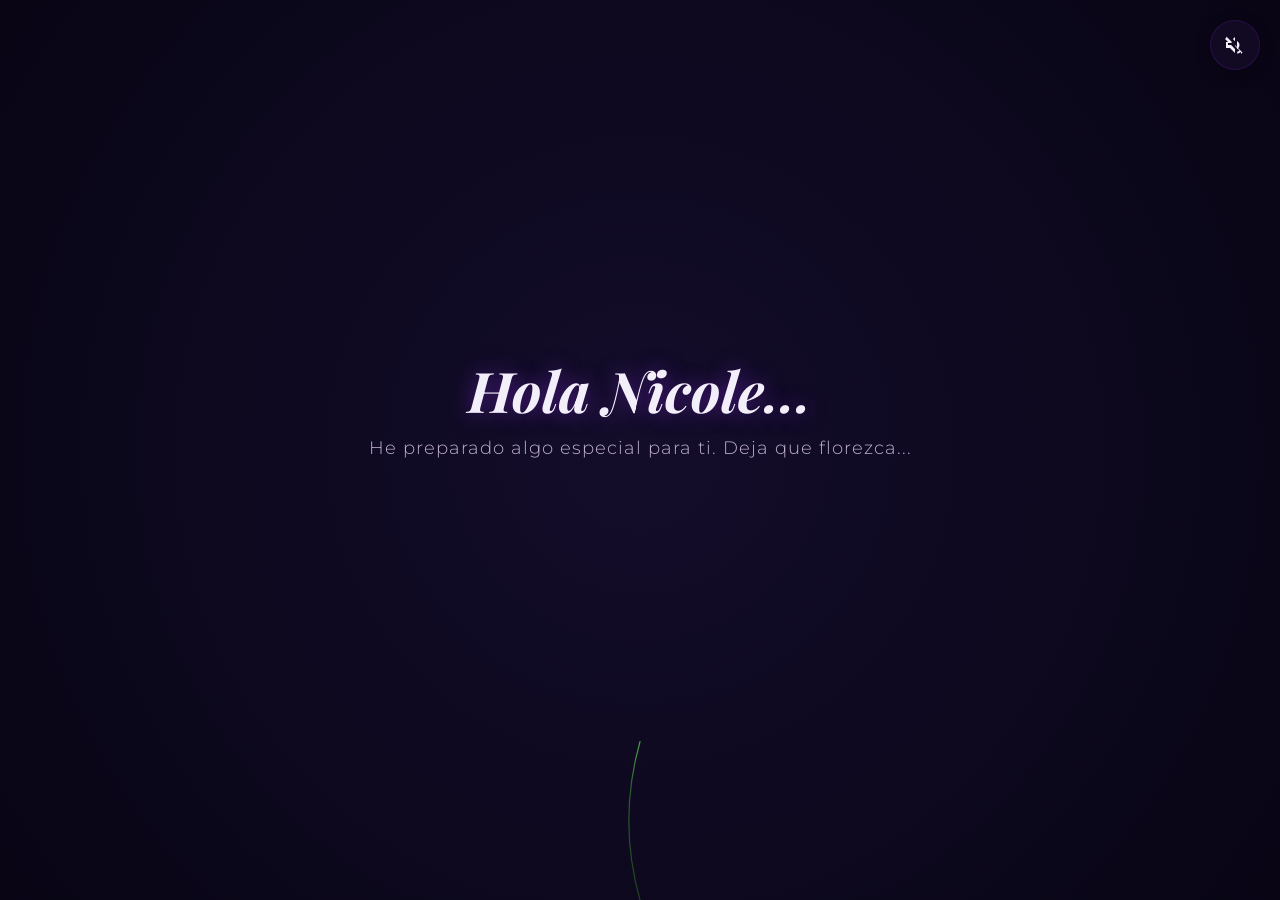
==== index.html @ 8bb1f43b "frist commit" ====
<!DOCTYPE html>
<html lang="es">
<head>
    <meta charset="UTF-8">
    <meta name="viewport" content="width=device-width, initial-scale=1.0">
    <title>Para Nicole ✨</title>
    <!-- Google Fonts -->
    <link rel="preconnect" href="https://fonts.googleapis.com">
    <link rel="preconnect" href="https://fonts.gstatic.com" crossorigin>
    <link href="https://fonts.googleapis.com/css2?family=Montserrat:wght@300;400;600&family=Playfair+Display:ital,wght@0,400;0,700;1,400&display=swap" rel="stylesheet">
    <!-- Main Stylesheet -->
    <link rel="stylesheet" href="style.css">
</head>
<body>

    <!-- Ambient Sparkles Background -->
    <div class="bg-glow"></div>
    <div class="particles-container" id="bg-particles"></div>

    <!-- Floating Audio Toggle -->
    <button id="audio-toggle" class="audio-toggle-btn" aria-label="Activar música">
        <svg class="icon-mute" viewBox="0 0 24 24" width="24" height="24">
            <path fill="currentColor" d="M16.5 12c0-1.77-1.02-3.29-2.5-4.03v8.05c1.48-.73 2.5-2.25 2.5-4.02zM12 4L9.91 6.09 12 8.18V4zm-8.62.5L2 5.88 5.12 9H3v6h4l5 5v-6.88l4.5 4.5c-.67.52-1.42.93-2.25 1.18v2.06c1.38-.31 2.63-.95 3.69-1.81L18.12 21l1.38-1.38L4.38 4.5 3.38 3.5zm8.62 11.38L8.12 12H5v-2h3.12l.88-.88L12 12.24v3.64z"/>
        </svg>
        <svg class="icon-unmute hidden" viewBox="0 0 24 24" width="24" height="24">
            <path fill="currentColor" d="M3 9v6h4l5 5V4L7 9H3zm13.5 3c0-1.77-1.02-3.29-2.5-4.03v8.05c1.48-.73 2.5-2.25 2.5-4.02zM14 3.23v2.06c2.89.86 5 3.54 5 6.71s-2.11 5.85-5 6.71v2.06c4.01-.91 7-4.49 7-8.77s-2.99-7.86-7-8.77z"/>
        </svg>
        <span class="audio-tooltip">Música de fondo</span>
    </button>

    <!-- Intro & Blooming Flower Animation Screen -->
    <section id="intro-screen" class="screen active">
        <canvas id="flower-canvas"></canvas>
        
        <div class="intro-content">
            <h1 class="fade-in-text">Hola Nicole...</h1>
            <p class="fade-in-text-delay">He preparado algo especial para ti. Deja que florezca...</p>
            <button id="enter-btn" class="btn hidden-btn">
                <span>Descubrir</span>
                <svg viewBox="0 0 24 24" width="20" height="20">
                    <path fill="none" stroke="currentColor" stroke-width="2" stroke-linecap="round" stroke-linejoin="round" d="M5 12h14M12 5l7 7-7 7"/>
                </svg>
            </button>
        </div>
    </section>

    <!-- Main Content Screen -->
    <main id="main-screen" class="screen hidden">
        <header class="main-header">
            <h2 class="title">Un destello violeta</h2>
            <p class="subtitle">Creado con cariño para alegrar tu día</p>
        </header>

        <div class="content-grid">
            <!-- Left Side: Interactive Envelope and Letter -->
            <section class="card letter-card">
                <div class="card-glow"></div>
                <h3 class="card-title">Un Mensaje</h3>
                <p class="card-desc">Haz clic en el sobre para abrir la carta</p>
                
                <div class="envelope-wrapper">
                    <div class="envelope" id="envelope">
                        <div class="envelope-front"></div>
                        <div class="envelope-back"></div>
                        <div class="envelope-top-flap"></div>
                        <div class="letter" id="letter">
                            <div class="letter-content">
                                <p class="letter-date">28 de Mayo, 2026</p>
                                <p class="letter-greeting">Hola Nicole,</p>
                                <p class="letter-text">
                                    Dicen que los detalles más bonitos y sinceros son los que nacen de forma espontánea. Como la flor que acabas de ver florecer, a veces las cosas más hermosas toman su tiempo para mostrar toda su belleza.
                                </p>
                                <p class="letter-text">
                                    Estoy muy contento de haberte conocido. Quería hacer algo único y creativo para ti, combinando arte y código para regalarte una sonrisa hoy. 
                                </p>
                                <p class="letter-text">
                                    Espero que este rincón interactivo te guste tanto como a mí me gustó crearlo pensando en ti. Que tengas un día tan bonito como el color de estas flores. ✨
                                </p>
                                <p class="letter-signature">Con cariño...</p>
                            </div>
                        </div>
                    </div>
                </div>
            </section>

            <!-- Right Side Top: The Interactive Garden -->
            <section class="card garden-card">
                <div class="card-glow"></div>
                <h3 class="card-title">Tu Jardín Violeta</h3>
                <p class="card-desc">Toca o haz clic sobre la tierra negra para sembrar una flor violeta y verla florecer en el instante.</p>
                <div class="garden-container">
                    <canvas id="garden-canvas"></canvas>
                    <div class="garden-prompt">Haz clic aquí para sembrar ✨</div>
                </div>
            </section>

            <!-- Right Side Bottom: The Music Box -->
            <section class="card music-card">
                <div class="card-glow"></div>
                <h3 class="card-title">Caja de Música</h3>
                <p class="card-desc">Pasa el ratón o toca las láminas para hacer sonar esta kalimba interactiva.</p>
                <div class="kalimba-container" id="kalimba">
                    <!-- 9 interactive keys with different notes -->
                    <div class="kalimba-key" data-note="C4"><span>Do</span></div>
                    <div class="kalimba-key" data-note="D4"><span>Re</span></div>
                    <div class="kalimba-key" data-note="E4"><span>Mi</span></div>
                    <div class="kalimba-key" data-note="F4"><span>Fa</span></div>
                    <div class="kalimba-key" data-note="G4"><span>Sol</span></div>
                    <div class="kalimba-key" data-note="A4"><span>La</span></div>
                    <div class="kalimba-key" data-note="B4"><span>Si</span></div>
                    <div class="kalimba-key" data-note="C5"><span>Do+</span></div>
                    <div class="kalimba-key" data-note="D5"><span>Re+</span></div>
                </div>
            </section>

            <!-- Bottom: The Background Music Medley Player -->
            <section class="card player-card">
                <div class="card-glow"></div>
                <div class="player-layout">
                    <!-- Left: Controls & Visualizer -->
                    <div class="player-main">
                        <h3 class="card-title">Banda Sonora para Nicole</h3>
                        <p class="card-desc">Una melodía continua y dreamy que entrelaza tus canciones favoritas.</p>
                        
                        <div class="visualizer-container">
                            <canvas id="player-visualizer"></canvas>
                            <div class="playback-ring-outer"></div>
                            <button id="player-play-btn" class="player-play-btn" aria-label="Reproducir o pausar la música">
                                <svg class="icon-play" viewBox="0 0 24 24" width="32" height="32">
                                    <path fill="currentColor" d="M8 5v14l11-7z"/>
                                </svg>
                                <svg class="icon-pause hidden" viewBox="0 0 24 24" width="32" height="32">
                                    <path fill="currentColor" d="M6 19h4V5H6v14zm8-14v14h4V5h-4z"/>
                                </svg>
                            </button>
                        </div>

                        <div class="track-details">
                            <div class="track-text">
                                <h4 id="player-track-title" class="track-title-text">Selecciona una canción</h4>
                                <p id="player-track-artist" class="track-artist-text">Toca reproducir para iniciar</p>
                            </div>
                            <div class="lyrics-ticker-container">
                                <div id="player-lyrics-ticker" class="lyrics-ticker">"La música llena el alma de destellos violetas..."</div>
                            </div>
                        </div>

                        <div class="player-controls">
                            <button id="player-prev-btn" class="player-ctrl-btn" aria-label="Canción anterior">
                                <svg viewBox="0 0 24 24" width="22" height="22">
                                    <path fill="currentColor" d="M6 6h2v12H6zm3.5 6l8.5 6V6z"/>
                                </svg>
                            </button>
                            <div class="progress-container" id="player-progress-container">
                                <div class="progress-bar-bg">
                                    <div class="progress-bar-fill" id="player-progress-bar"></div>
                                </div>
                                <div class="time-display">
                                    <span id="player-time-current">0:00</span>
                                    <span id="player-time-total">0:00</span>
                                </div>
                            </div>
                            <button id="player-next-btn" class="player-ctrl-btn" aria-label="Siguiente canción">
                                <svg viewBox="0 0 24 24" width="22" height="22">
                                    <path fill="currentColor" d="M6 18l8.5-6L6 6zm9-12v12h2V6z"/>
                                </svg>
                            </button>
                        </div>
                    </div>

                    <!-- Right: Medley Playlist -->
                    <div class="player-playlist-pane">
                        <h4 class="playlist-header">El Medley Combinado</h4>
                        <div class="playlist-list" id="player-playlist">
                            <div class="playlist-track active" data-index="0">
                                <div class="track-num-status">
                                    <span class="num">1</span>
                                    <span class="playing-bars hidden"><span></span><span></span><span></span></span>
                                </div>
                                <div class="track-name-meta">
                                    <span class="title">Lucid Dreams</span>
                                    <span class="artist">Juice WRLD</span>
                                </div>
                            </div>
                            <div class="playlist-track" data-index="1">
                                <div class="track-num-status">
                                    <span class="num">2</span>
                                    <span class="playing-bars hidden"><span></span><span></span><span></span></span>
                                </div>
                                <div class="track-name-meta">
                                    <span class="title">Don't Cry</span>
                                    <span class="artist">Guns N' Roses</span>
                                </div>
                            </div>
                            <div class="playlist-track" data-index="2">
                                <div class="track-num-status">
                                    <span class="num">3</span>
                                    <span class="playing-bars hidden"><span></span><span></span><span></span></span>
                                </div>
                                <div class="track-name-meta">
                                    <span class="title">En el muelle de San Blas</span>
                                    <span class="artist">Maná</span>
                                </div>
                            </div>
                            <div class="playlist-track" data-index="3">
                                <div class="track-num-status">
                                    <span class="num">4</span>
                                    <span class="playing-bars hidden"><span></span><span></span><span></span></span>
                                </div>
                                <div class="track-name-meta">
                                    <span class="title">Entre Tejados</span>
                                    <span class="artist">Samuraï</span>
                                </div>
                            </div>
                            <div class="playlist-track" data-index="4">
                                <div class="track-num-status">
                                    <span class="num">5</span>
                                    <span class="playing-bars hidden"><span></span><span></span><span></span></span>
                                </div>
                                <div class="track-name-meta">
                                    <span class="title">Dancing in the Moonlight</span>
                                    <span class="artist">Toploader</span>
                                </div>
                            </div>
                        </div>
                    </div>
                </div>
            </section>
        </div>

        <footer class="main-footer">
            <p>Hecho con magia y flores violetas para Nicole 🌸</p>
        </footer>
    </main>

    <!-- Background Sparkles JavaScript code directly integrated or loaded -->
    <script src="app.js"></script>
</body>
</html>
---- style.css ----
/* Custom Reset & Variables */
:root {
    --bg-dark: #080511;
    --bg-accent: #170f2a;
    --primary: #9b5de5;
    --primary-glow: rgba(155, 93, 229, 0.4);
    --secondary: #f15bb5;
    --violet: #8a2be2;
    --violet-glow: rgba(138, 43, 226, 0.5);
    --gold: #ffd700;
    --gold-glow: rgba(255, 215, 0, 0.6);
    --text-light: #f3effa;
    --text-muted: #bfaecf;
    --card-bg: rgba(25, 14, 45, 0.45);
    --card-border: rgba(138, 43, 226, 0.2);
}

* {
    margin: 0;
    padding: 0;
    box-sizing: border-box;
}

body {
    background-color: var(--bg-dark);
    color: var(--text-light);
    font-family: 'Montserrat', sans-serif;
    min-height: 100vh;
    overflow-x: hidden;
    position: relative;
}

/* Ambient Background Sparkles & Glows */
.bg-glow {
    position: fixed;
    top: 50%;
    left: 50%;
    transform: translate(-50%, -50%);
    width: 80vmax;
    height: 80vmax;
    background: radial-gradient(circle, rgba(138, 43, 226, 0.12) 0%, rgba(241, 91, 181, 0.05) 50%, rgba(8, 5, 17, 0) 100%);
    z-index: -2;
    pointer-events: none;
}

.particles-container {
    position: fixed;
    top: 0;
    left: 0;
    width: 100%;
    height: 100%;
    z-index: -1;
    pointer-events: none;
}

/* Scrollbar Customization */
::-webkit-scrollbar {
    width: 8px;
}
::-webkit-scrollbar-track {
    background: rgba(8, 5, 17, 0.5);
}
::-webkit-scrollbar-thumb {
    background: rgba(138, 43, 226, 0.4);
    border-radius: 4px;
}
::-webkit-scrollbar-thumb:hover {
    background: rgba(138, 43, 226, 0.7);
}

/* Floating Audio Toggle */
.audio-toggle-btn {
    position: fixed;
    top: 20px;
    right: 20px;
    background: rgba(25, 14, 45, 0.6);
    border: 1px solid var(--card-border);
    color: var(--text-light);
    border-radius: 50%;
    width: 50px;
    height: 50px;
    display: flex;
    align-items: center;
    justify-content: center;
    cursor: pointer;
    z-index: 100;
    transition: all 0.3s cubic-bezier(0.175, 0.885, 0.32, 1.275);
    box-shadow: 0 4px 15px rgba(0, 0, 0, 0.3);
    backdrop-filter: blur(10px);
}

.audio-toggle-btn:hover {
    background: var(--violet);
    transform: scale(1.1);
    box-shadow: 0 0 15px var(--violet-glow);
    border-color: transparent;
}

.audio-toggle-btn svg {
    transition: transform 0.3s ease;
}

.audio-toggle-btn:active svg {
    transform: scale(0.8);
}

.audio-tooltip {
    position: absolute;
    right: 60px;
    background: rgba(25, 14, 45, 0.9);
    border: 1px solid var(--card-border);
    padding: 6px 12px;
    border-radius: 6px;
    font-size: 0.75rem;
    white-space: nowrap;
    opacity: 0;
    visibility: hidden;
    transform: translateX(10px);
    transition: all 0.3s ease;
    pointer-events: none;
}

.audio-toggle-btn:hover .audio-tooltip {
    opacity: 1;
    visibility: visible;
    transform: translateX(0);
}

.hidden {
    display: none !important;
}

/* Screens Layout */
.screen {
    position: absolute;
    top: 0;
    left: 0;
    width: 100%;
    min-height: 100vh;
    display: flex;
    flex-direction: column;
    align-items: center;
    transition: opacity 1s cubic-bezier(0.25, 1, 0.5, 1), visibility 1s;
    opacity: 0;
    visibility: hidden;
    z-index: 1;
    overflow-y: auto;
    padding: 20px;
}

.screen.active {
    opacity: 1;
    visibility: visible;
    z-index: 2;
}

/* Screen 1: Blooming Intro */
#intro-screen {
    justify-content: center;
    overflow: hidden;
}

#flower-canvas {
    position: absolute;
    top: 0;
    left: 0;
    width: 100%;
    height: 100%;
    z-index: 1;
    background: radial-gradient(circle at center, #100a23 0%, #05030a 100%);
}

.intro-content {
    position: relative;
    z-index: 2;
    text-align: center;
    pointer-events: none;
    max-width: 600px;
    padding: 20px;
}

.intro-content button {
    pointer-events: auto;
}

.fade-in-text {
    font-family: 'Playfair Display', serif;
    font-size: 3.5rem;
    font-style: italic;
    color: var(--text-light);
    text-shadow: 0 0 20px rgba(138, 43, 226, 0.5);
    margin-bottom: 10px;
    opacity: 0;
    animation: textFadeIn 2.5s forwards 0.5s;
}

.fade-in-text-delay {
    font-size: 1.1rem;
    color: var(--text-muted);
    font-weight: 300;
    letter-spacing: 1px;
    margin-bottom: 40px;
    opacity: 0;
    animation: textFadeIn 2.5s forwards 1.8s;
}

@keyframes textFadeIn {
    to {
        opacity: 1;
        transform: translateY(0);
    }
    from {
        opacity: 0;
        transform: translateY(15px);
    }
}

/* Premium Buttons */
.btn {
    background: linear-gradient(135deg, rgba(138, 43, 226, 0.35) 0%, rgba(241, 91, 181, 0.35) 100%);
    border: 1px solid rgba(255, 255, 255, 0.25);
    color: var(--text-light);
    padding: 14px 35px;
    font-size: 1.1rem;
    font-family: 'Montserrat', sans-serif;
    font-weight: 600;
    border-radius: 50px;
    cursor: pointer;
    display: inline-flex;
    align-items: center;
    gap: 10px;
    transition: all 0.4s cubic-bezier(0.175, 0.885, 0.32, 1.275);
    box-shadow: 0 8px 25px rgba(138, 43, 226, 0.2);
    backdrop-filter: blur(10px);
    position: relative;
    overflow: hidden;
}

.btn::before {
    content: '';
    position: absolute;
    top: 0;
    left: -100%;
    width: 100%;
    height: 100%;
    background: linear-gradient(90deg, transparent, rgba(255, 255, 255, 0.2), transparent);
    transition: all 0.6s ease;
}

.btn:hover::before {
    left: 100%;
}

.btn:hover {
    transform: translateY(-4px);
    box-shadow: 0 15px 30px var(--violet-glow);
    border-color: rgba(255, 255, 255, 0.5);
    background: linear-gradient(135deg, rgba(138, 43, 226, 0.6) 0%, rgba(241, 91, 181, 0.6) 100%);
}

.btn:active {
    transform: translateY(-1px);
}

.btn svg {
    transition: transform 0.3s ease;
}

.btn:hover svg {
    transform: translateX(4px);
}

.hidden-btn {
    opacity: 0;
    transform: translateY(20px);
    pointer-events: none;
    transition: opacity 1.5s ease, transform 1.5s ease;
}

.visible-btn {
    opacity: 1 !important;
    transform: translateY(0) !important;
    pointer-events: auto !important;
}

/* Screen 2: Main Layout */
#main-screen {
    width: 100%;
    max-width: 1200px;
    margin: 0 auto;
    padding-top: 80px;
    justify-content: flex-start;
}

.main-header {
    text-align: center;
    margin-bottom: 50px;
    width: 100%;
}

.main-header .title {
    font-family: 'Playfair Display', serif;
    font-size: 3rem;
    font-weight: 700;
    margin-bottom: 10px;
    background: linear-gradient(120deg, #f15bb5, #8a2be2, #ffd700);
    -webkit-background-clip: text;
    -webkit-text-fill-color: transparent;
    text-shadow: 0 15px 30px rgba(0, 0, 0, 0.1);
}

.main-header .subtitle {
    font-size: 1.1rem;
    color: var(--text-muted);
    font-weight: 300;
}

/* Grid Layout */
.content-grid {
    display: grid;
    grid-template-columns: 1fr 1fr;
    gap: 30px;
    width: 100%;
    margin-bottom: 50px;
}

@media (max-width: 900px) {
    .content-grid {
        grid-template-columns: 1fr;
    }
}

/* Cards (Glassmorphism) */
.card {
    background: var(--card-bg);
    border: 1px solid var(--card-border);
    border-radius: 20px;
    padding: 30px;
    position: relative;
    overflow: hidden;
    backdrop-filter: blur(15px);
    box-shadow: 0 15px 35px rgba(0, 0, 0, 0.25);
    display: flex;
    flex-direction: column;
    transition: transform 0.3s ease, border-color 0.3s ease;
}

.card:hover {
    border-color: rgba(138, 43, 226, 0.4);
}

.card-glow {
    position: absolute;
    top: 0;
    left: 0;
    width: 100%;
    height: 100%;
    background: radial-gradient(circle at var(--mouse-x, 50%) var(--mouse-y, 50%), rgba(138, 43, 226, 0.15) 0%, transparent 50%);
    pointer-events: none;
    z-index: 0;
}

.card-title {
    font-family: 'Playfair Display', serif;
    font-size: 1.7rem;
    margin-bottom: 5px;
    color: var(--text-light);
    z-index: 1;
}

.card-desc {
    font-size: 0.9rem;
    color: var(--text-muted);
    margin-bottom: 25px;
    z-index: 1;
    font-weight: 300;
}

/* Envelope & Letter Feature */
.letter-card {
    grid-row: span 2;
    min-height: 520px;
    justify-content: flex-start;
}

.envelope-wrapper {
    position: relative;
    width: 100%;
    max-width: 320px;
    height: 200px;
    margin: 60px auto 40px auto;
    perspective: 1000px;
    z-index: 1;
}

.envelope {
    position: absolute;
    width: 100%;
    height: 100%;
    transform-style: preserve-3d;
    transition: transform 0.5s ease;
    background-color: #24143a;
    border-radius: 8px;
    box-shadow: 0 15px 35px rgba(0, 0, 0, 0.4);
    cursor: pointer;
}

.envelope-front {
    position: absolute;
    width: 100%;
    height: 100%;
    border-left: 160px solid transparent;
    border-right: 160px solid transparent;
    border-bottom: 100px solid #4a2779;
    border-top: 100px solid transparent;
    bottom: 0;
    left: 0;
    z-index: 3;
    pointer-events: none;
    border-radius: 0 0 8px 8px;
}

.envelope-front::after {
    content: '';
    position: absolute;
    width: 0;
    height: 0;
    border-left: 160px solid #3c1e63;
    border-right: 160px solid transparent;
    border-bottom: 100px solid transparent;
    border-top: 100px solid #3c1e63;
    top: -100px;
    left: -160px;
    z-index: 3;
}

.envelope-back {
    position: absolute;
    width: 100%;
    height: 100%;
    background-color: #1e0d31;
    border-radius: 8px;
    z-index: 1;
}

.envelope-top-flap {
    position: absolute;
    top: 0;
    left: 0;
    width: 0;
    height: 0;
    border-left: 160px solid transparent;
    border-right: 160px solid transparent;
    border-top: 105px solid #5a3095;
    border-bottom: 0 solid transparent;
    transform-origin: top center;
    transition: transform 0.4s ease-out 0.2s, z-index 0.05s linear 0.4s;
    z-index: 4;
}

.envelope-top-flap::after {
    /* Beautiful wax seal effect */
    content: '✨';
    position: absolute;
    top: -125px;
    left: -20px;
    width: 40px;
    height: 40px;
    background: radial-gradient(circle, var(--gold) 0%, #d4af37 100%);
    border-radius: 50%;
    display: flex;
    align-items: center;
    justify-content: center;
    box-shadow: 0 4px 10px rgba(0, 0, 0, 0.3), inset 0 2px 4px rgba(255,255,255,0.4);
    font-size: 1.1rem;
    z-index: 10;
    color: #5a3095;
    transition: transform 0.3s ease;
}

.envelope:hover .envelope-top-flap::after {
    transform: scale(1.1);
}

.letter {
    position: absolute;
    bottom: 5px;
    left: 15px;
    width: calc(100% - 30px);
    height: 180px;
    background: #fbf6ef;
    background-image: linear-gradient(rgba(138, 43, 226, 0.05) 1px, transparent 1px);
    background-size: 100% 24px;
    padding: 25px 20px 20px 25px;
    border-radius: 4px;
    box-shadow: 0 4px 15px rgba(0, 0, 0, 0.2);
    z-index: 2;
    transition: transform 0.6s cubic-bezier(0.25, 1, 0.5, 1) 0.3s, height 0.6s ease 0.3s, z-index 0.1s ease 0.3s;
    transform: translateY(0);
    overflow: hidden;
    color: #2b1f3d;
    box-shadow: inset 0 0 40px rgba(200, 180, 150, 0.15);
    border: 1px solid #f2e7d5;
}

.letter-content {
    opacity: 0.8;
    transition: opacity 0.5s ease 0.5s;
    font-size: 0.9rem;
    line-height: 1.6;
}

.letter-date {
    text-align: right;
    font-style: italic;
    font-size: 0.8rem;
    color: #7b6f8a;
    margin-bottom: 15px;
}

.letter-greeting {
    font-family: 'Playfair Display', serif;
    font-weight: 700;
    font-size: 1.2rem;
    margin-bottom: 12px;
    color: #4a2779;
}

.letter-text {
    margin-bottom: 12px;
    text-align: justify;
}

.letter-signature {
    margin-top: 20px;
    font-family: 'Playfair Display', serif;
    font-style: italic;
    font-weight: 700;
    font-size: 1.1rem;
    color: #4a2779;
    text-align: right;
}

/* Envelope Open State */
.envelope.open .envelope-top-flap {
    transform: rotateX(180deg);
    z-index: 0;
    border-top-color: #201032;
    transition: transform 0.4s ease-out, z-index 0.05s linear 0.1s;
}

.envelope.open .letter {
    transform: translateY(-240px);
    height: 380px;
    z-index: 5;
    overflow-y: auto;
    box-shadow: 0 10px 30px rgba(0, 0, 0, 0.5);
}

.envelope.open {
    transform: translateY(100px);
}

/* Interactive Garden */
.garden-card {
    z-index: 1;
}

.garden-container {
    position: relative;
    width: 100%;
    height: 250px;
    background: linear-gradient(180deg, #120b24 0%, #080510 100%);
    border-radius: 12px;
    border: 1px solid rgba(138, 43, 226, 0.15);
    overflow: hidden;
    cursor: pointer;
}

#garden-canvas {
    width: 100%;
    height: 100%;
    display: block;
}

.garden-prompt {
    position: absolute;
    bottom: 15px;
    left: 50%;
    transform: translateX(-50%);
    background: rgba(8, 5, 17, 0.8);
    border: 1px solid var(--card-border);
    padding: 6px 16px;
    border-radius: 20px;
    font-size: 0.8rem;
    color: var(--text-muted);
    pointer-events: none;
    animation: pulseGlow 2s infinite ease-in-out;
}

@keyframes pulseGlow {
    0%, 100% {
        opacity: 0.6;
        box-shadow: 0 0 5px transparent;
    }
    50% {
        opacity: 1;
        box-shadow: 0 0 10px var(--violet-glow);
    }
}

/* Music Box (Kalimba) */
.music-card {
    z-index: 1;
}

.kalimba-container {
    display: flex;
    justify-content: space-between;
    width: 100%;
    height: 160px;
    background: rgba(18, 9, 36, 0.6);
    border-radius: 12px;
    padding: 15px;
    gap: 8px;
    border: 1px solid rgba(138, 43, 226, 0.15);
}

.kalimba-key {
    flex: 1;
    background: linear-gradient(180deg, #514269 0%, #312148 60%, #150824 100%);
    border-radius: 6px;
    position: relative;
    cursor: pointer;
    transition: transform 0.1s ease, background 0.1s ease;
    box-shadow: 0 4px 10px rgba(0, 0, 0, 0.4), inset 0 2px 3px rgba(255, 255, 255, 0.15);
    display: flex;
    flex-direction: column;
    align-items: center;
    justify-content: flex-end;
    padding-bottom: 15px;
    user-select: none;
}

.kalimba-key::before {
    /* Metal reflection tip */
    content: '';
    position: absolute;
    top: 0;
    left: 0;
    width: 100%;
    height: 12px;
    background: linear-gradient(90deg, #d3cbe0, #fff, #d3cbe0);
    border-radius: 6px 6px 0 0;
    box-shadow: 0 2px 4px rgba(0,0,0,0.3);
}

.kalimba-key span {
    font-size: 0.75rem;
    color: var(--text-muted);
    font-weight: 600;
    text-transform: uppercase;
}

.kalimba-key:hover {
    background: linear-gradient(180deg, #6c5a8c 0%, #463266 60%, #200d36 100%);
}

.kalimba-key.active {
    transform: translateY(8px) scaleY(0.95);
    background: linear-gradient(180deg, var(--violet) 0%, #5a189a 60%, #3c096c 100%);
    box-shadow: 0 0 15px var(--violet-glow);
}

.kalimba-key.active span {
    color: var(--text-light);
}

/* Footer */
.main-footer {
    width: 100%;
    text-align: center;
    margin-top: 40px;
    padding: 30px 0;
    border-top: 1px solid rgba(138, 43, 226, 0.15);
}

.main-footer p {
    font-size: 0.85rem;
    color: var(--text-muted);
    font-weight: 300;
    letter-spacing: 1px;
}

/* ==========================================================================
   Background Music Player Styles
   ========================================================================== */
.player-card {
    grid-column: span 2;
    margin-top: 10px;
}

.player-layout {
    display: grid;
    grid-template-columns: 1.2fr 0.8fr;
    gap: 30px;
    position: relative;
    z-index: 1;
}

@media (max-width: 800px) {
    .player-card {
        grid-column: span 1;
    }
    .player-layout {
        grid-template-columns: 1fr;
    }
}

.player-main {
    display: flex;
    flex-direction: column;
}

/* Circular visualizer with centered play button */
.visualizer-container {
    position: relative;
    width: 180px;
    height: 180px;
    margin: 20px auto;
    display: flex;
    align-items: center;
    justify-content: center;
    border-radius: 50%;
    background: rgba(18, 9, 36, 0.5);
    box-shadow: inset 0 0 20px rgba(138, 43, 226, 0.2), 0 8px 25px rgba(0, 0, 0, 0.3);
    border: 1px solid rgba(138, 43, 226, 0.1);
}

#player-visualizer {
    position: absolute;
    top: 0;
    left: 0;
    width: 100%;
    height: 100%;
    border-radius: 50%;
    pointer-events: none;
}

.playback-ring-outer {
    position: absolute;
    width: 120px;
    height: 120px;
    border-radius: 50%;
    border: 2px dashed rgba(155, 93, 229, 0.25);
    pointer-events: none;
    transition: border-color 0.5s ease;
}

.player-card:hover .playback-ring-outer {
    border-color: rgba(241, 91, 181, 0.4);
}

/* Playing state animations */
.playing .playback-ring-outer {
    animation: rotateRing 25s linear infinite;
    border-color: rgba(241, 91, 181, 0.5);
    box-shadow: 0 0 15px rgba(241, 91, 181, 0.1);
}

@keyframes rotateRing {
    from { transform: rotate(0deg); }
    to { transform: rotate(360deg); }
}

.player-play-btn {
    position: relative;
    z-index: 2;
    width: 76px;
    height: 76px;
    border-radius: 50%;
    background: linear-gradient(135deg, rgba(138, 43, 226, 0.8) 0%, rgba(241, 91, 181, 0.8) 100%);
    border: 1px solid rgba(255, 255, 255, 0.3);
    color: var(--text-light);
    cursor: pointer;
    display: flex;
    align-items: center;
    justify-content: center;
    box-shadow: 0 6px 20px rgba(138, 43, 226, 0.4);
    backdrop-filter: blur(5px);
    transition: all 0.3s cubic-bezier(0.175, 0.885, 0.32, 1.275);
}

.player-play-btn:hover {
    transform: scale(1.08);
    box-shadow: 0 0 25px rgba(241, 91, 181, 0.6);
    border-color: rgba(255, 255, 255, 0.5);
}

.player-play-btn:active {
    transform: scale(0.95);
}

.player-play-btn svg {
    filter: drop-shadow(0 2px 5px rgba(0, 0, 0, 0.3));
    transition: transform 0.2s ease;
}

.player-play-btn:hover svg {
    transform: scale(1.05);
}

/* Track text styling */
.track-details {
    text-align: center;
    margin: 15px 0;
}

.track-title-text {
    font-family: 'Playfair Display', serif;
    font-size: 1.4rem;
    font-weight: 700;
    color: var(--text-light);
    text-shadow: 0 0 10px rgba(138, 43, 226, 0.3);
    margin-bottom: 4px;
}

.track-artist-text {
    font-size: 0.9rem;
    color: var(--text-muted);
    font-weight: 300;
    letter-spacing: 0.5px;
}

/* Lyrics marquee ticker */
.lyrics-ticker-container {
    overflow: hidden;
    height: 28px;
    margin-top: 12px;
    background: rgba(8, 5, 17, 0.4);
    border-radius: 6px;
    border: 1px solid rgba(138, 43, 226, 0.1);
    display: flex;
    align-items: center;
    justify-content: center;
    position: relative;
    padding: 0 15px;
}

.lyrics-ticker {
    font-size: 0.85rem;
    font-style: italic;
    color: var(--gold);
    text-shadow: 0 0 8px rgba(255, 215, 0, 0.2);
    white-space: nowrap;
    text-align: center;
    max-width: 100%;
}

.lyrics-ticker.scroll {
    position: absolute;
    left: 100%;
    animation: scrollLyrics 15s linear infinite;
}

@keyframes scrollLyrics {
    0% {
        left: 100%;
        transform: translateX(0%);
    }
    100% {
        left: 0%;
        transform: translateX(-100%);
    }
}

/* Playback controls & progress bar */
.player-controls {
    display: flex;
    align-items: center;
    justify-content: space-between;
    gap: 15px;
    margin-top: 15px;
    background: rgba(18, 9, 36, 0.3);
    padding: 12px 18px;
    border-radius: 12px;
    border: 1px solid rgba(138, 43, 226, 0.08);
}

.player-ctrl-btn {
    background: transparent;
    border: none;
    color: var(--text-muted);
    cursor: pointer;
    width: 40px;
    height: 40px;
    border-radius: 50%;
    display: flex;
    align-items: center;
    justify-content: center;
    transition: all 0.2s ease;
}

.player-ctrl-btn:hover {
    color: var(--text-light);
    background: rgba(138, 43, 226, 0.15);
    transform: scale(1.05);
}

.player-ctrl-btn:active {
    transform: scale(0.92);
}

.progress-container {
    flex-grow: 1;
    display: flex;
    flex-direction: column;
    gap: 6px;
}

.progress-bar-bg {
    height: 6px;
    background: rgba(255, 255, 255, 0.08);
    border-radius: 3px;
    position: relative;
    cursor: pointer;
    overflow: hidden;
}

.progress-bar-fill {
    height: 100%;
    width: 0%;
    background: linear-gradient(90deg, var(--primary) 0%, var(--secondary) 100%);
    border-radius: 3px;
    box-shadow: 0 0 8px var(--primary-glow);
    transition: width 0.1s linear;
}

.time-display {
    display: flex;
    justify-content: space-between;
    font-size: 0.75rem;
    color: var(--text-muted);
    font-weight: 300;
}

/* Playlist Panel */
.player-playlist-pane {
    background: rgba(18, 9, 36, 0.5);
    border-radius: 16px;
    padding: 20px;
    border: 1px solid rgba(138, 43, 226, 0.12);
    display: flex;
    flex-direction: column;
    max-height: 380px;
}

.playlist-header {
    font-family: 'Playfair Display', serif;
    font-size: 1.1rem;
    font-weight: 600;
    color: var(--text-light);
    margin-bottom: 15px;
    padding-bottom: 8px;
    border-bottom: 1px solid rgba(138, 43, 226, 0.2);
}

.playlist-list {
    display: flex;
    flex-direction: column;
    gap: 8px;
    overflow-y: auto;
    flex-grow: 1;
    padding-right: 5px;
}

.playlist-track {
    display: flex;
    align-items: center;
    gap: 12px;
    padding: 10px 14px;
    border-radius: 10px;
    cursor: pointer;
    background: rgba(255, 255, 255, 0.02);
    border: 1px solid transparent;
    transition: all 0.25s ease;
}

.playlist-track:hover {
    background: rgba(138, 43, 226, 0.08);
    border-color: rgba(138, 43, 226, 0.15);
    transform: translateX(3px);
}

.playlist-track.active {
    background: rgba(138, 43, 226, 0.2);
    border-color: rgba(138, 43, 226, 0.35);
    box-shadow: 0 4px 15px rgba(138, 43, 226, 0.1);
}

.track-num-status {
    width: 20px;
    height: 20px;
    display: flex;
    align-items: center;
    justify-content: center;
}

.playlist-track.active .num {
    display: none;
}

/* Audio visualizer bars in playlist */
.playing-bars {
    display: flex;
    align-items: flex-end;
    gap: 2.5px;
    height: 12px;
    width: 14px;
}

.playing-bars span {
    display: block;
    width: 2.5px;
    height: 100%;
    background: var(--secondary);
    border-radius: 1px;
    transform-origin: bottom;
    animation: waveBounce 0.8s ease-in-out infinite alternate;
}

/* Stagger animation delays for play icon */
.playing-bars span:nth-child(1) { animation-delay: 0.1s; }
.playing-bars span:nth-child(2) { animation-delay: 0.4s; }
.playing-bars span:nth-child(3) { animation-delay: 0.2s; }

@keyframes waveBounce {
    0% { transform: scaleY(0.25); }
    100% { transform: scaleY(1); }
}

/* Pause visualizer bars animation when audio paused */
.paused-track .playing-bars span {
    animation-play-state: paused !important;
}

.track-name-meta {
    display: flex;
    flex-direction: column;
    gap: 2px;
}

.playlist-track .track-name-meta .title {
    font-size: 0.88rem;
    font-weight: 600;
    color: var(--text-light);
    transition: color 0.2s ease;
}

.playlist-track.active .track-name-meta .title {
    color: var(--secondary);
}

.playlist-track .track-name-meta .artist {
    font-size: 0.75rem;
    color: var(--text-muted);
}
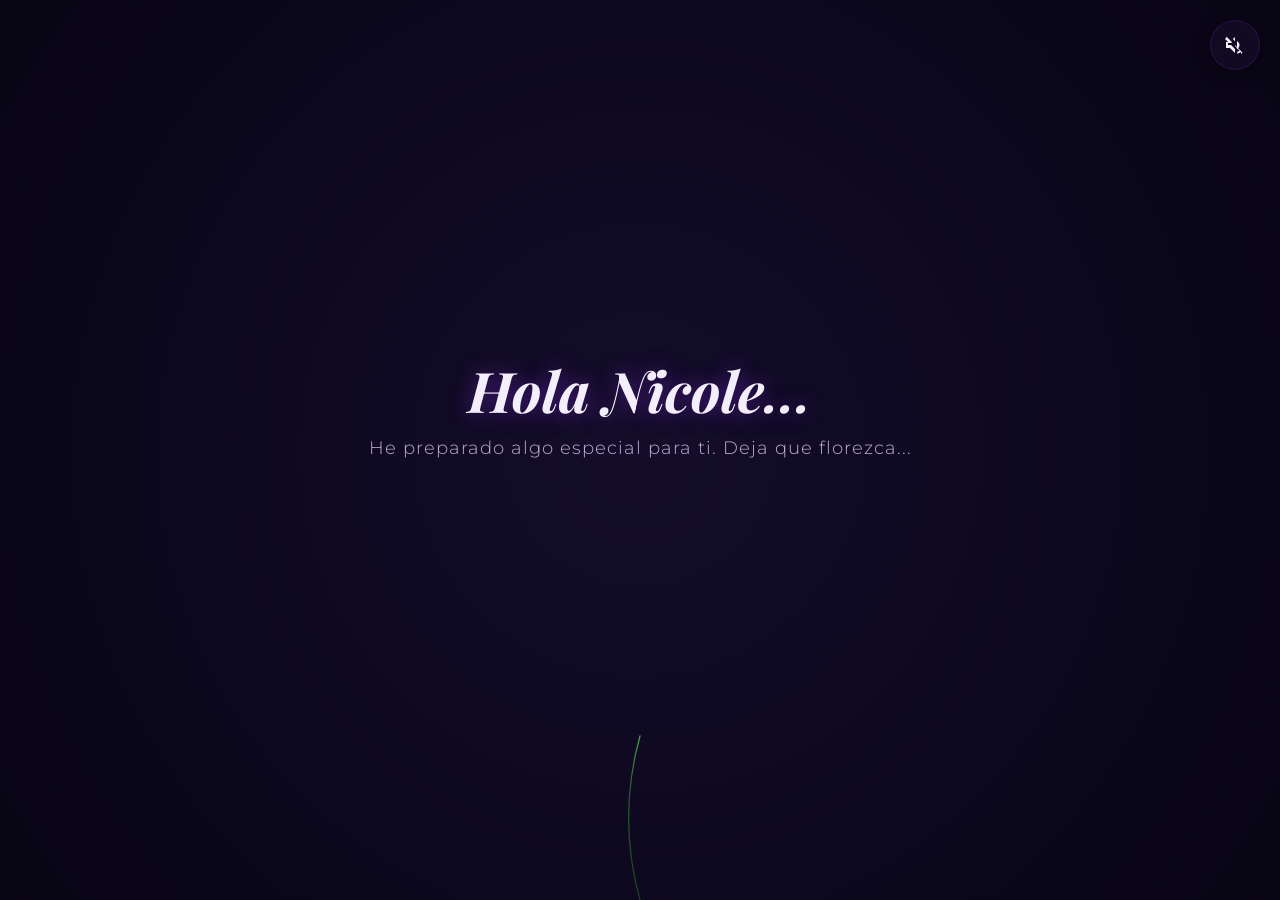
==== commit a249ae12: "second commit" ====
--- a/index.html
+++ b/index.html
@@ -94,24 +94,6 @@
                 </div>
             </section>
 
-            <!-- Right Side Bottom: The Music Box -->
-            <section class="card music-card">
-                <div class="card-glow"></div>
-                <h3 class="card-title">Caja de Música</h3>
-                <p class="card-desc">Pasa el ratón o toca las láminas para hacer sonar esta kalimba interactiva.</p>
-                <div class="kalimba-container" id="kalimba">
-                    <!-- 9 interactive keys with different notes -->
-                    <div class="kalimba-key" data-note="C4"><span>Do</span></div>
-                    <div class="kalimba-key" data-note="D4"><span>Re</span></div>
-                    <div class="kalimba-key" data-note="E4"><span>Mi</span></div>
-                    <div class="kalimba-key" data-note="F4"><span>Fa</span></div>
-                    <div class="kalimba-key" data-note="G4"><span>Sol</span></div>
-                    <div class="kalimba-key" data-note="A4"><span>La</span></div>
-                    <div class="kalimba-key" data-note="B4"><span>Si</span></div>
-                    <div class="kalimba-key" data-note="C5"><span>Do+</span></div>
-                    <div class="kalimba-key" data-note="D5"><span>Re+</span></div>
-                </div>
-            </section>
 
             <!-- Bottom: The Background Music Medley Player -->
             <section class="card player-card">
@@ -170,7 +152,7 @@
 
                     <!-- Right: Medley Playlist -->
                     <div class="player-playlist-pane">
-                        <h4 class="playlist-header">El Medley Combinado</h4>
+                        <h4 class="playlist-header">Banda Sonora Hawkins</h4>
                         <div class="playlist-list" id="player-playlist">
                             <div class="playlist-track active" data-index="0">
                                 <div class="track-num-status">
@@ -178,8 +160,8 @@
                                     <span class="playing-bars hidden"><span></span><span></span><span></span></span>
                                 </div>
                                 <div class="track-name-meta">
-                                    <span class="title">Lucid Dreams</span>
-                                    <span class="artist">Juice WRLD</span>
+                                    <span class="title">Stranger Things (Intro)</span>
+                                    <span class="artist">Kyle Dixon & Michael Stein</span>
                                 </div>
                             </div>
                             <div class="playlist-track" data-index="1">
@@ -188,38 +170,8 @@
                                     <span class="playing-bars hidden"><span></span><span></span><span></span></span>
                                 </div>
                                 <div class="track-name-meta">
-                                    <span class="title">Don't Cry</span>
-                                    <span class="artist">Guns N' Roses</span>
-                                </div>
-                            </div>
-                            <div class="playlist-track" data-index="2">
-                                <div class="track-num-status">
-                                    <span class="num">3</span>
-                                    <span class="playing-bars hidden"><span></span><span></span><span></span></span>
-                                </div>
-                                <div class="track-name-meta">
-                                    <span class="title">En el muelle de San Blas</span>
-                                    <span class="artist">Maná</span>
-                                </div>
-                            </div>
-                            <div class="playlist-track" data-index="3">
-                                <div class="track-num-status">
-                                    <span class="num">4</span>
-                                    <span class="playing-bars hidden"><span></span><span></span><span></span></span>
-                                </div>
-                                <div class="track-name-meta">
-                                    <span class="title">Entre Tejados</span>
-                                    <span class="artist">Samuraï</span>
-                                </div>
-                            </div>
-                            <div class="playlist-track" data-index="4">
-                                <div class="track-num-status">
-                                    <span class="num">5</span>
-                                    <span class="playing-bars hidden"><span></span><span></span><span></span></span>
-                                </div>
-                                <div class="track-name-meta">
-                                    <span class="title">Dancing in the Moonlight</span>
-                                    <span class="artist">Toploader</span>
+                                    <span class="title">The Upside Down</span>
+                                    <span class="artist">Kyle Dixon & Michael Stein</span>
                                 </div>
                             </div>
                         </div>
@@ -233,6 +185,31 @@
         </footer>
     </main>
 
+    <!-- Letter Modal Overlay -->
+    <div id="letter-modal" class="modal-overlay hidden">
+        <div class="modal-card">
+            <button id="modal-close-btn" class="modal-close-btn" aria-label="Cerrar carta">
+                <svg viewBox="0 0 24 24" width="24" height="24">
+                    <path fill="currentColor" d="M19 6.41L17.59 5 12 10.59 6.41 5 5 6.41 10.59 12 5 17.59 6.41 19 12 13.41 17.59 19 19 17.59 13.41 12z"/>
+                </svg>
+            </button>
+            <div class="modal-letter-content">
+                <p class="letter-date">28 de Mayo, 2026</p>
+                <p class="letter-greeting">Hola Nicole,</p>
+                <p class="letter-text">
+                    Dicen que los detalles más bonitos y sinceros son los que nacen de forma espontánea. Como la flor que acabas de ver florecer, a veces las cosas más hermosas toman su tiempo para mostrar toda su belleza.
+                </p>
+                <p class="letter-text">
+                    Estoy muy contento de haberte conocido. Quería hacer algo único y creativo para ti, combinando arte y código para regalarte una sonrisa hoy. 
+                </p>
+                <p class="letter-text">
+                    Espero que este rincón interactivo te guste tanto como a mí me gustó crearlo pensando en ti. Que tengas un día tan bonito como el color de estas flores. ✨
+                </p>
+                <p class="letter-signature">Con cariño...</p>
+            </div>
+        </div>
+    </div>
+
     <!-- Background Sparkles JavaScript code directly integrated or loaded -->
     <script src="app.js"></script>
 </body>
--- a/style.css
+++ b/style.css
@@ -324,11 +324,7 @@
     margin-bottom: 50px;
 }
 
-@media (max-width: 900px) {
-    .content-grid {
-        grid-template-columns: 1fr;
-    }
-}
+
 
 /* Cards (Glassmorphism) */
 .card {
@@ -378,17 +374,17 @@
 
 /* Envelope & Letter Feature */
 .letter-card {
-    grid-row: span 2;
-    min-height: 520px;
+    min-height: 380px;
     justify-content: flex-start;
+    overflow: visible !important;
+    z-index: 10;
 }
 
 .envelope-wrapper {
     position: relative;
-    width: 100%;
-    max-width: 320px;
-    height: 200px;
-    margin: 60px auto 40px auto;
+    width: 280px;
+    height: 180px;
+    margin: 40px auto 20px auto;
     perspective: 1000px;
     z-index: 1;
 }
@@ -409,10 +405,10 @@
     position: absolute;
     width: 100%;
     height: 100%;
-    border-left: 160px solid transparent;
-    border-right: 160px solid transparent;
-    border-bottom: 100px solid #4a2779;
-    border-top: 100px solid transparent;
+    border-left: 140px solid transparent;
+    border-right: 140px solid transparent;
+    border-bottom: 90px solid #4a2779;
+    border-top: 90px solid transparent;
     bottom: 0;
     left: 0;
     z-index: 3;
@@ -425,12 +421,12 @@
     position: absolute;
     width: 0;
     height: 0;
-    border-left: 160px solid #3c1e63;
-    border-right: 160px solid transparent;
-    border-bottom: 100px solid transparent;
-    border-top: 100px solid #3c1e63;
-    top: -100px;
-    left: -160px;
+    border-left: 140px solid #3c1e63;
+    border-right: 140px solid transparent;
+    border-bottom: 90px solid transparent;
+    border-top: 90px solid #3c1e63;
+    top: -90px;
+    left: -140px;
     z-index: 3;
 }
 
@@ -449,9 +445,9 @@
     left: 0;
     width: 0;
     height: 0;
-    border-left: 160px solid transparent;
-    border-right: 160px solid transparent;
-    border-top: 105px solid #5a3095;
+    border-left: 140px solid transparent;
+    border-right: 140px solid transparent;
+    border-top: 95px solid #5a3095;
     border-bottom: 0 solid transparent;
     transform-origin: top center;
     transition: transform 0.4s ease-out 0.2s, z-index 0.05s linear 0.4s;
@@ -462,7 +458,7 @@
     /* Beautiful wax seal effect */
     content: '✨';
     position: absolute;
-    top: -125px;
+    top: -115px;
     left: -20px;
     width: 40px;
     height: 40px;
@@ -487,11 +483,11 @@
     bottom: 5px;
     left: 15px;
     width: calc(100% - 30px);
-    height: 180px;
+    height: 160px;
     background: #fbf6ef;
     background-image: linear-gradient(rgba(138, 43, 226, 0.05) 1px, transparent 1px);
     background-size: 100% 24px;
-    padding: 25px 20px 20px 25px;
+    padding: 20px 15px 15px 15px;
     border-radius: 4px;
     box-shadow: 0 4px 15px rgba(0, 0, 0, 0.2);
     z-index: 2;
@@ -501,42 +497,48 @@
     color: #2b1f3d;
     box-shadow: inset 0 0 40px rgba(200, 180, 150, 0.15);
     border: 1px solid #f2e7d5;
+    cursor: pointer;
 }
 
 .letter-content {
-    opacity: 0.8;
+    opacity: 0.85;
     transition: opacity 0.5s ease 0.5s;
-    font-size: 0.9rem;
-    line-height: 1.6;
+    font-size: 0.85rem;
+    line-height: 1.5;
 }
 
 .letter-date {
     text-align: right;
     font-style: italic;
-    font-size: 0.8rem;
+    font-size: 0.75rem;
     color: #7b6f8a;
-    margin-bottom: 15px;
+    margin-bottom: 10px;
 }
 
 .letter-greeting {
     font-family: 'Playfair Display', serif;
     font-weight: 700;
-    font-size: 1.2rem;
-    margin-bottom: 12px;
+    font-size: 1.1rem;
+    margin-bottom: 8px;
     color: #4a2779;
 }
 
 .letter-text {
-    margin-bottom: 12px;
+    margin-bottom: 8px;
     text-align: justify;
+    display: -webkit-box;
+    -webkit-line-clamp: 3;
+    -webkit-box-orient: vertical;
+    overflow: hidden;
+    text-overflow: ellipsis;
 }
 
 .letter-signature {
-    margin-top: 20px;
+    margin-top: 15px;
     font-family: 'Playfair Display', serif;
     font-style: italic;
     font-weight: 700;
-    font-size: 1.1rem;
+    font-size: 1rem;
     color: #4a2779;
     text-align: right;
 }
@@ -550,15 +552,28 @@
 }
 
 .envelope.open .letter {
-    transform: translateY(-240px);
-    height: 380px;
+    transform: translateY(-110px);
+    height: 165px;
     z-index: 5;
-    overflow-y: auto;
-    box-shadow: 0 10px 30px rgba(0, 0, 0, 0.5);
+    box-shadow: 0 10px 25px rgba(0, 0, 0, 0.5);
+}
+
+.envelope.open .letter::after {
+    content: 'Leer carta 🔍';
+    position: absolute;
+    bottom: 5px;
+    right: 5px;
+    background: rgba(138, 43, 226, 0.15);
+    color: #4a2779;
+    padding: 2px 8px;
+    border-radius: 4px;
+    font-size: 0.7rem;
+    font-weight: 600;
+    animation: pulseGlow 2s infinite ease-in-out;
 }
 
 .envelope.open {
-    transform: translateY(100px);
+    transform: translateY(60px);
 }
 
 /* Interactive Garden */
@@ -609,72 +624,7 @@
     }
 }
 
-/* Music Box (Kalimba) */
-.music-card {
-    z-index: 1;
-}
-
-.kalimba-container {
-    display: flex;
-    justify-content: space-between;
-    width: 100%;
-    height: 160px;
-    background: rgba(18, 9, 36, 0.6);
-    border-radius: 12px;
-    padding: 15px;
-    gap: 8px;
-    border: 1px solid rgba(138, 43, 226, 0.15);
-}
-
-.kalimba-key {
-    flex: 1;
-    background: linear-gradient(180deg, #514269 0%, #312148 60%, #150824 100%);
-    border-radius: 6px;
-    position: relative;
-    cursor: pointer;
-    transition: transform 0.1s ease, background 0.1s ease;
-    box-shadow: 0 4px 10px rgba(0, 0, 0, 0.4), inset 0 2px 3px rgba(255, 255, 255, 0.15);
-    display: flex;
-    flex-direction: column;
-    align-items: center;
-    justify-content: flex-end;
-    padding-bottom: 15px;
-    user-select: none;
-}
-
-.kalimba-key::before {
-    /* Metal reflection tip */
-    content: '';
-    position: absolute;
-    top: 0;
-    left: 0;
-    width: 100%;
-    height: 12px;
-    background: linear-gradient(90deg, #d3cbe0, #fff, #d3cbe0);
-    border-radius: 6px 6px 0 0;
-    box-shadow: 0 2px 4px rgba(0,0,0,0.3);
-}
-
-.kalimba-key span {
-    font-size: 0.75rem;
-    color: var(--text-muted);
-    font-weight: 600;
-    text-transform: uppercase;
-}
-
-.kalimba-key:hover {
-    background: linear-gradient(180deg, #6c5a8c 0%, #463266 60%, #200d36 100%);
-}
-
-.kalimba-key.active {
-    transform: translateY(8px) scaleY(0.95);
-    background: linear-gradient(180deg, var(--violet) 0%, #5a189a 60%, #3c096c 100%);
-    box-shadow: 0 0 15px var(--violet-glow);
-}
-
-.kalimba-key.active span {
-    color: var(--text-light);
-}
+
 
 /* Footer */
 .main-footer {
@@ -708,14 +658,7 @@
     z-index: 1;
 }
 
-@media (max-width: 800px) {
-    .player-card {
-        grid-column: span 1;
-    }
-    .player-layout {
-        grid-template-columns: 1fr;
-    }
-}
+
 
 .player-main {
     display: flex;
@@ -1066,3 +1009,174 @@
     color: var(--text-muted);
 }
 
+/* ==========================================================================
+   Letter Modal Overlay
+   ========================================================================== */
+.modal-overlay {
+    position: fixed;
+    top: 0;
+    left: 0;
+    width: 100%;
+    height: 100%;
+    background: rgba(8, 5, 17, 0.85);
+    backdrop-filter: blur(12px);
+    z-index: 1000;
+    display: flex;
+    align-items: center;
+    justify-content: center;
+    opacity: 0;
+    visibility: hidden;
+    transition: opacity 0.4s ease, visibility 0.4s ease;
+    padding: 20px;
+}
+
+.modal-overlay.active {
+    opacity: 1;
+    visibility: visible;
+}
+
+.modal-card {
+    background: #fbf6ef;
+    border: 1px solid #f2e7d5;
+    width: 100%;
+    max-width: 500px;
+    max-height: 85vh;
+    border-radius: 16px;
+    padding: 40px 30px;
+    position: relative;
+    box-shadow: 0 25px 60px rgba(0, 0, 0, 0.6);
+    overflow-y: auto;
+    transform: translateY(30px);
+    transition: transform 0.4s cubic-bezier(0.25, 1, 0.5, 1);
+    color: #2b1f3d;
+    background-image: linear-gradient(rgba(138, 43, 226, 0.05) 1px, transparent 1px);
+    background-size: 100% 24px;
+    box-shadow: inset 0 0 40px rgba(200, 180, 150, 0.15);
+}
+
+.modal-overlay.active .modal-card {
+    transform: translateY(0);
+}
+
+.modal-close-btn {
+    position: absolute;
+    top: 20px;
+    right: 20px;
+    background: rgba(138, 43, 226, 0.1);
+    border: none;
+    color: #4a2779;
+    width: 36px;
+    height: 36px;
+    border-radius: 50%;
+    display: flex;
+    align-items: center;
+    justify-content: center;
+    cursor: pointer;
+    transition: all 0.2s ease;
+}
+
+.modal-close-btn:hover {
+    background: #4a2779;
+    color: #fbf6ef;
+    transform: scale(1.08);
+}
+
+.modal-letter-content {
+    font-size: 1rem;
+    line-height: 1.7;
+}
+
+/* Override clamp/truncation for full letter reading inside modal */
+.modal-letter-content .letter-text {
+    display: block;
+    -webkit-line-clamp: unset;
+    -webkit-box-orient: unset;
+    overflow: visible;
+    text-overflow: unset;
+    margin-bottom: 16px;
+}
+
+.modal-letter-content .letter-date {
+    font-size: 0.85rem;
+    margin-bottom: 18px;
+}
+
+.modal-letter-content .letter-greeting {
+    font-size: 1.25rem;
+    margin-bottom: 18px;
+}
+
+.modal-letter-content .letter-signature {
+    margin-top: 24px;
+    font-size: 1.15rem;
+}
+
+/* ==========================================================================
+   Consolidated & Robust Responsive Styles
+   ========================================================================== */
+@media (max-width: 800px) {
+    /* Intro Screen */
+    .fade-in-text {
+        font-size: 2.2rem;
+    }
+    
+    .fade-in-text-delay {
+        font-size: 0.95rem;
+        margin-bottom: 25px;
+    }
+    
+    .btn {
+        padding: 10px 25px;
+        font-size: 1rem;
+    }
+    
+    /* Main Screen Layout */
+    #main-screen {
+        padding-top: 50px;
+        padding-left: 15px;
+        padding-right: 15px;
+    }
+    
+    .main-header {
+        margin-bottom: 25px;
+    }
+    
+    .main-header .title {
+        font-size: 2rem;
+    }
+    
+    .main-header .subtitle {
+        font-size: 0.95rem;
+    }
+    
+    /* Grid system */
+    .content-grid {
+        grid-template-columns: 1fr;
+        gap: 20px;
+    }
+    
+    /* Cards */
+    .card {
+        padding: 20px;
+    }
+    
+    /* Letter card details */
+    .letter-card {
+        min-height: auto;
+    }
+    
+    .envelope-wrapper {
+        margin: 30px auto 15px auto;
+    }
+    
+    /* Player Card Details */
+    .player-card {
+        grid-column: span 1;
+    }
+    
+    .player-layout {
+        grid-template-columns: 1fr;
+        gap: 20px;
+    }
+}
+
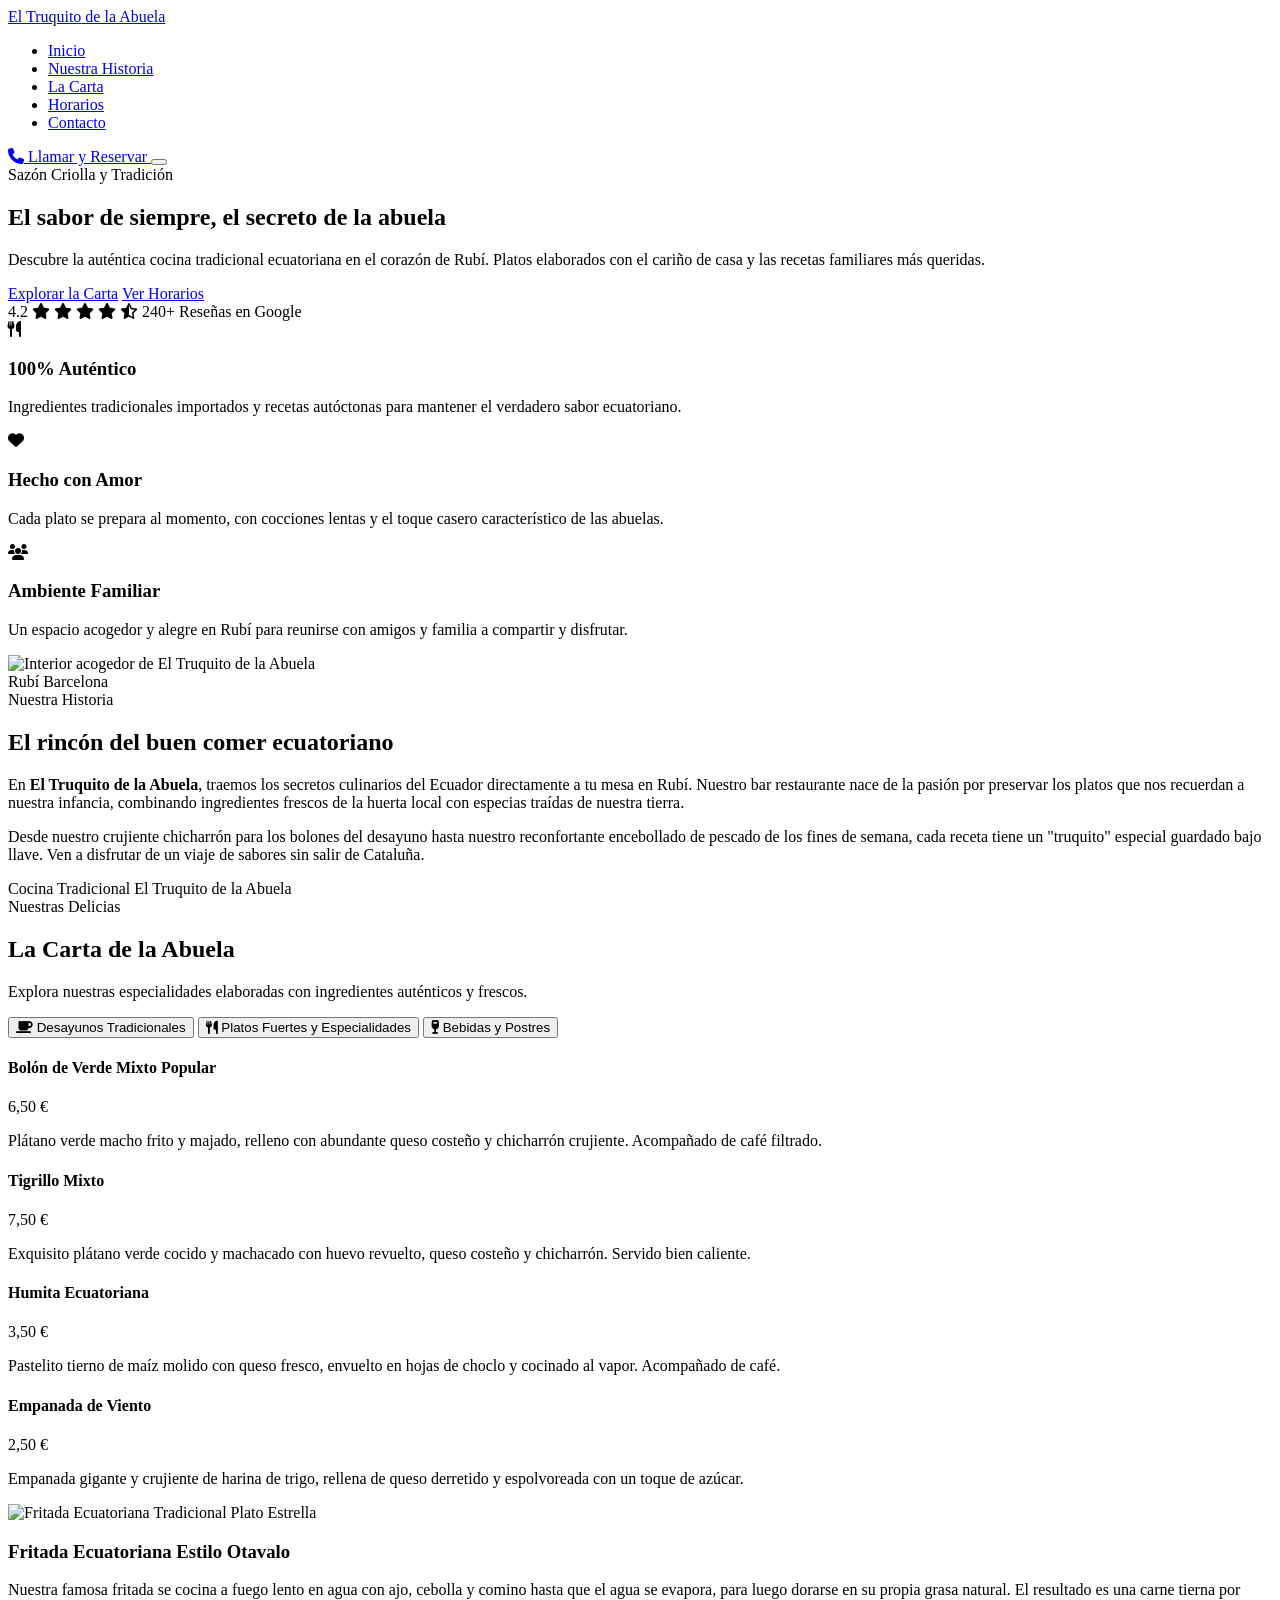
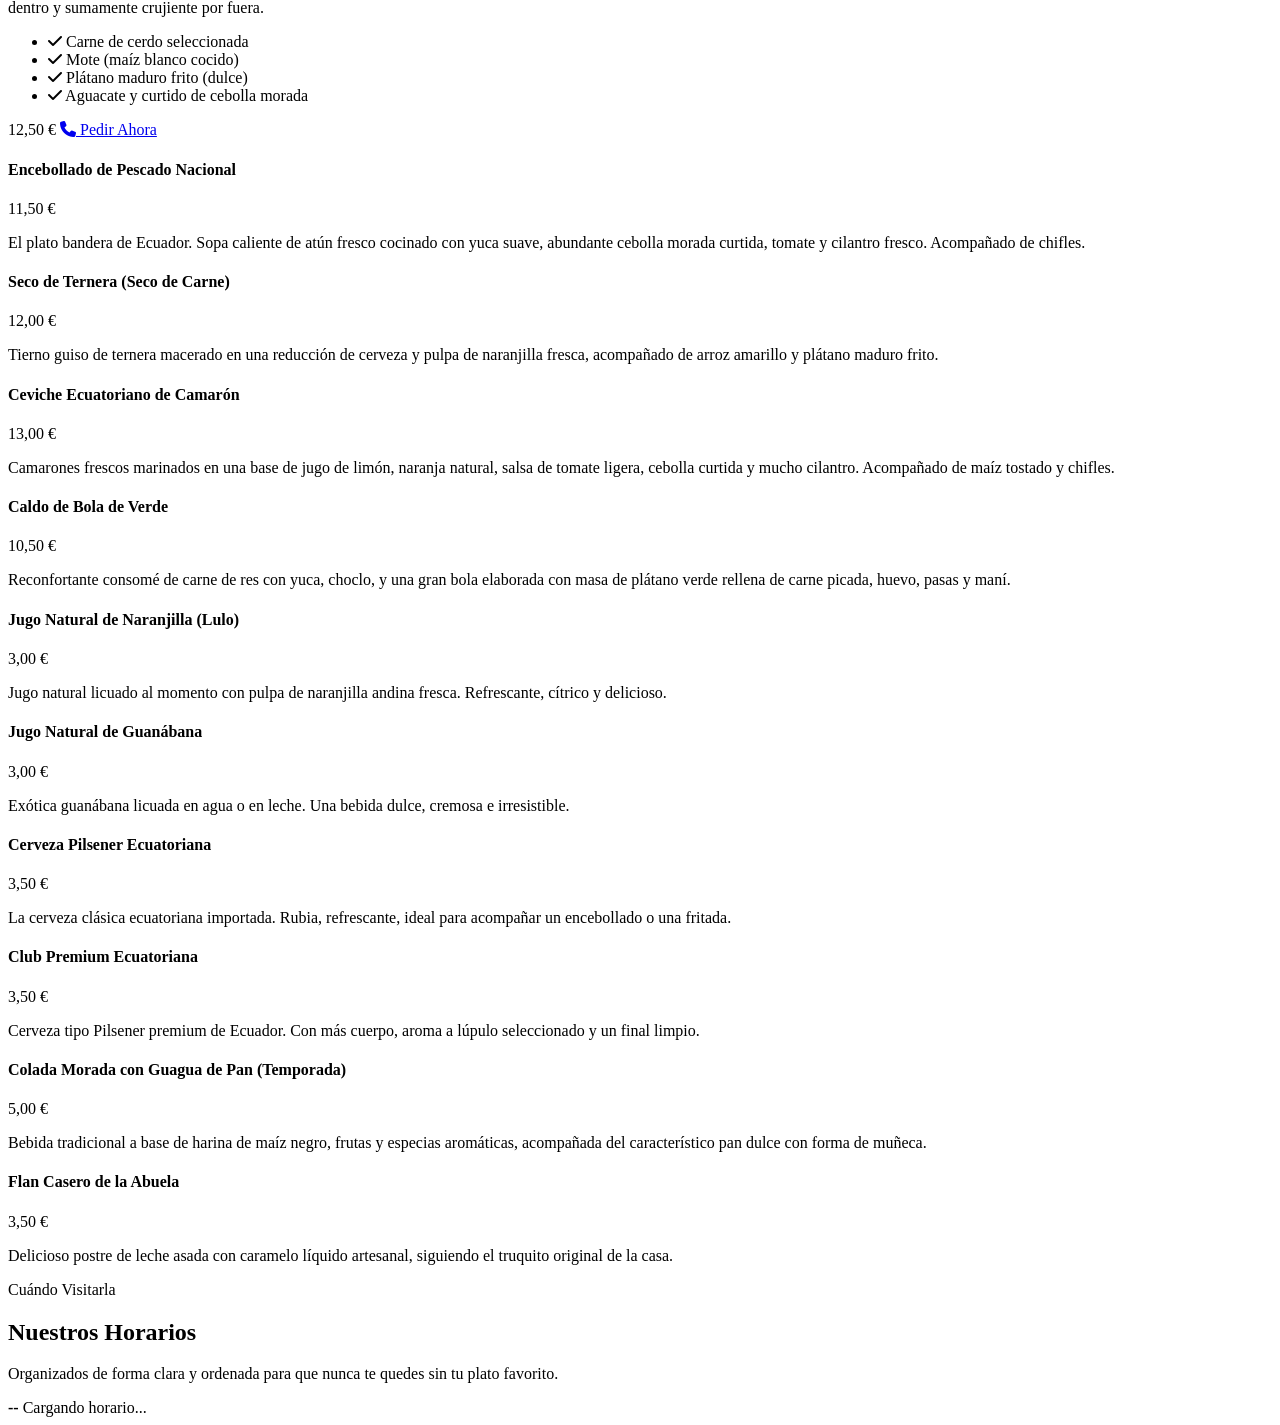
==== commit 79cae813: "Crear index.html" ====
--- a/index.html
+++ b/index.html
@@ -3,214 +3,342 @@
 <head>
     <meta charset="UTF-8">
     <meta name="viewport" content="width=device-width, initial-scale=1.0">
-    <title>Para Nicole ✨</title>
+    <meta name="description" content="El Truquito de la Abuela - Disfruta de la mejor comida tradicional ecuatoriana en Rubí. Encebollado, Fritada, Tigrillo y más con la sazón auténtica de la abuela.">
+    <title>El Truquito de la Abuela | Comida Tradicional Ecuatoriana en Rubí</title>
+
     <!-- Google Fonts -->
     <link rel="preconnect" href="https://fonts.googleapis.com">
     <link rel="preconnect" href="https://fonts.gstatic.com" crossorigin>
-    <link href="https://fonts.googleapis.com/css2?family=Montserrat:wght@300;400;600&family=Playfair+Display:ital,wght@0,400;0,700;1,400&display=swap" rel="stylesheet">
-    <!-- Main Stylesheet -->
+    <link href="https://fonts.googleapis.com/css2?family=DM+Serif+Display:ital@0;1&family=Outfit:wght@300;400;500;600;700&display=swap" rel="stylesheet">
+
+    <!-- FontAwesome for icons -->
+    <link rel="stylesheet" href="https://cdnjs.cloudflare.com/ajax/libs/font-awesome/6.4.0/css/all.min.css">
+
+    <!-- Hoja de estilos externa -->
     <link rel="stylesheet" href="style.css">
 </head>
 <body>
 
-    <!-- Ambient Sparkles Background -->
-    <div class="bg-glow"></div>
-    <div class="particles-container" id="bg-particles"></div>
-
-    <!-- Floating Audio Toggle -->
-    <button id="audio-toggle" class="audio-toggle-btn" aria-label="Activar música">
-        <svg class="icon-mute" viewBox="0 0 24 24" width="24" height="24">
-            <path fill="currentColor" d="M16.5 12c0-1.77-1.02-3.29-2.5-4.03v8.05c1.48-.73 2.5-2.25 2.5-4.02zM12 4L9.91 6.09 12 8.18V4zm-8.62.5L2 5.88 5.12 9H3v6h4l5 5v-6.88l4.5 4.5c-.67.52-1.42.93-2.25 1.18v2.06c1.38-.31 2.63-.95 3.69-1.81L18.12 21l1.38-1.38L4.38 4.5 3.38 3.5zm8.62 11.38L8.12 12H5v-2h3.12l.88-.88L12 12.24v3.64z"/>
-        </svg>
-        <svg class="icon-unmute hidden" viewBox="0 0 24 24" width="24" height="24">
-            <path fill="currentColor" d="M3 9v6h4l5 5V4L7 9H3zm13.5 3c0-1.77-1.02-3.29-2.5-4.03v8.05c1.48-.73 2.5-2.25 2.5-4.02zM14 3.23v2.06c2.89.86 5 3.54 5 6.71s-2.11 5.85-5 6.71v2.06c4.01-.91 7-4.49 7-8.77s-2.99-7.86-7-8.77z"/>
-        </svg>
-        <span class="audio-tooltip">Música de fondo</span>
-    </button>
-
-    <!-- Intro & Blooming Flower Animation Screen -->
-    <section id="intro-screen" class="screen active">
-        <canvas id="flower-canvas"></canvas>
-        
-        <div class="intro-content">
-            <h1 class="fade-in-text">Hola Nicole...</h1>
-            <p class="fade-in-text-delay">He preparado algo especial para ti. Deja que florezca...</p>
-            <button id="enter-btn" class="btn hidden-btn">
-                <span>Descubrir</span>
-                <svg viewBox="0 0 24 24" width="20" height="20">
-                    <path fill="none" stroke="currentColor" stroke-width="2" stroke-linecap="round" stroke-linejoin="round" d="M5 12h14M12 5l7 7-7 7"/>
-                </svg>
-            </button>
+    <!-- Header / Navbar -->
+    <header class="main-header">
+        <div class="container header-container">
+            <a href="#inicio" class="logo">
+                <span class="logo-accent">El Truquito</span>
+                <span class="logo-sub">de la Abuela</span>
+            </a>
+
+            <nav class="nav-menu" id="navMenu">
+                <ul>
+                    <li><a href="#inicio" class="active">Inicio</a></li>
+                    <li><a href="#historia">Nuestra Historia</a></li>
+                    <li><a href="#carta">La Carta</a></li>
+                    <li><a href="#horario">Horarios</a></li>
+                    <li><a href="#contacto">Contacto</a></li>
+                </ul>
+            </nav>
+
+            <div class="nav-actions">
+                <a href="tel:+34931967529" class="btn btn-primary btn-nav">
+                    <i class="fa-solid fa-phone"></i> Llamar y Reservar
+                </a>
+                <button class="mobile-menu-toggle" id="menuToggle" aria-label="Abrir menú">
+                    <span class="bar"></span>
+                    <span class="bar"></span>
+                    <span class="bar"></span>
+                </button>
+            </div>
+        </div>
+    </header>
+
+    <!-- Hero Section -->
+    <section id="inicio" class="hero-section">
+        <div class="hero-bg"></div>
+        <div class="container hero-container">
+            <div class="hero-content">
+                <span class="hero-subtitle">Sazón Criolla y Tradición</span>
+                <h1 class="hero-title">El sabor de siempre, el secreto de la abuela</h1>
+                <p class="hero-text">Descubre la auténtica cocina tradicional ecuatoriana en el corazón de Rubí. Platos elaborados con el cariño de casa y las recetas familiares más queridas.</p>
+                <div class="hero-buttons">
+                    <a href="#carta" class="btn btn-primary btn-lg">Explorar la Carta</a>
+                    <a href="#horario" class="btn btn-secondary btn-lg">Ver Horarios</a>
+                </div>
+            </div>
+            <div class="hero-badge">
+                <div class="badge-content">
+                    <span class="badge-num">4.2</span>
+                    <span class="badge-stars">
+                        <i class="fa-solid fa-star"></i>
+                        <i class="fa-solid fa-star"></i>
+                        <i class="fa-solid fa-star"></i>
+                        <i class="fa-solid fa-star"></i>
+                        <i class="fa-regular fa-star-half-stroke"></i>
+                    </span>
+                    <span class="badge-text">240+ Reseñas en Google</span>
+                </div>
+            </div>
         </div>
     </section>
 
-    <!-- Main Content Screen -->
-    <main id="main-screen" class="screen hidden">
-        <header class="main-header">
-            <h2 class="title">Un destello violeta</h2>
-            <p class="subtitle">Creado con cariño para alegrar tu día</p>
-        </header>
-
-        <div class="content-grid">
-            <!-- Left Side: Interactive Envelope and Letter -->
-            <section class="card letter-card">
-                <div class="card-glow"></div>
-                <h3 class="card-title">Un Mensaje</h3>
-                <p class="card-desc">Haz clic en el sobre para abrir la carta</p>
-                
-                <div class="envelope-wrapper">
-                    <div class="envelope" id="envelope">
-                        <div class="envelope-front"></div>
-                        <div class="envelope-back"></div>
-                        <div class="envelope-top-flap"></div>
-                        <div class="letter" id="letter">
-                            <div class="letter-content">
-                                <p class="letter-date">28 de Mayo, 2026</p>
-                                <p class="letter-greeting">Hola Nicole,</p>
-                                <p class="letter-text">
-                                    Dicen que los detalles más bonitos y sinceros son los que nacen de forma espontánea. Como la flor que acabas de ver florecer, a veces las cosas más hermosas toman su tiempo para mostrar toda su belleza.
-                                </p>
-                                <p class="letter-text">
-                                    Estoy muy contento de haberte conocido. Quería hacer algo único y creativo para ti, combinando arte y código para regalarte una sonrisa hoy. 
-                                </p>
-                                <p class="letter-text">
-                                    Espero que este rincón interactivo te guste tanto como a mí me gustó crearlo pensando en ti. Que tengas un día tan bonito como el color de estas flores. ✨
-                                </p>
-                                <p class="letter-signature">Con cariño...</p>
-                            </div>
-                        </div>
-                    </div>
-                </div>
-            </section>
-
-            <!-- Right Side Top: The Interactive Garden -->
-            <section class="card garden-card">
-                <div class="card-glow"></div>
-                <h3 class="card-title">Tu Jardín Violeta</h3>
-                <p class="card-desc">Toca o haz clic sobre la tierra negra para sembrar una flor violeta y verla florecer en el instante.</p>
-                <div class="garden-container">
-                    <canvas id="garden-canvas"></canvas>
-                    <div class="garden-prompt">Haz clic aquí para sembrar ✨</div>
-                </div>
-            </section>
-
-
-            <!-- Bottom: The Background Music Medley Player -->
-            <section class="card player-card">
-                <div class="card-glow"></div>
-                <div class="player-layout">
-                    <!-- Left: Controls & Visualizer -->
-                    <div class="player-main">
-                        <h3 class="card-title">Banda Sonora para Nicole</h3>
-                        <p class="card-desc">Una melodía continua y dreamy que entrelaza tus canciones favoritas.</p>
-                        
-                        <div class="visualizer-container">
-                            <canvas id="player-visualizer"></canvas>
-                            <div class="playback-ring-outer"></div>
-                            <button id="player-play-btn" class="player-play-btn" aria-label="Reproducir o pausar la música">
-                                <svg class="icon-play" viewBox="0 0 24 24" width="32" height="32">
-                                    <path fill="currentColor" d="M8 5v14l11-7z"/>
-                                </svg>
-                                <svg class="icon-pause hidden" viewBox="0 0 24 24" width="32" height="32">
-                                    <path fill="currentColor" d="M6 19h4V5H6v14zm8-14v14h4V5h-4z"/>
-                                </svg>
-                            </button>
-                        </div>
-
-                        <div class="track-details">
-                            <div class="track-text">
-                                <h4 id="player-track-title" class="track-title-text">Selecciona una canción</h4>
-                                <p id="player-track-artist" class="track-artist-text">Toca reproducir para iniciar</p>
-                            </div>
-                            <div class="lyrics-ticker-container">
-                                <div id="player-lyrics-ticker" class="lyrics-ticker">"La música llena el alma de destellos violetas..."</div>
-                            </div>
-                        </div>
-
-                        <div class="player-controls">
-                            <button id="player-prev-btn" class="player-ctrl-btn" aria-label="Canción anterior">
-                                <svg viewBox="0 0 24 24" width="22" height="22">
-                                    <path fill="currentColor" d="M6 6h2v12H6zm3.5 6l8.5 6V6z"/>
-                                </svg>
-                            </button>
-                            <div class="progress-container" id="player-progress-container">
-                                <div class="progress-bar-bg">
-                                    <div class="progress-bar-fill" id="player-progress-bar"></div>
-                                </div>
-                                <div class="time-display">
-                                    <span id="player-time-current">0:00</span>
-                                    <span id="player-time-total">0:00</span>
-                                </div>
-                            </div>
-                            <button id="player-next-btn" class="player-ctrl-btn" aria-label="Siguiente canción">
-                                <svg viewBox="0 0 24 24" width="22" height="22">
-                                    <path fill="currentColor" d="M6 18l8.5-6L6 6zm9-12v12h2V6z"/>
-                                </svg>
-                            </button>
-                        </div>
-                    </div>
-
-                    <!-- Right: Medley Playlist -->
-                    <div class="player-playlist-pane">
-                        <h4 class="playlist-header">Banda Sonora Hawkins</h4>
-                        <div class="playlist-list" id="player-playlist">
-                            <div class="playlist-track active" data-index="0">
-                                <div class="track-num-status">
-                                    <span class="num">1</span>
-                                    <span class="playing-bars hidden"><span></span><span></span><span></span></span>
-                                </div>
-                                <div class="track-name-meta">
-                                    <span class="title">Stranger Things (Intro)</span>
-                                    <span class="artist">Kyle Dixon & Michael Stein</span>
-                                </div>
-                            </div>
-                            <div class="playlist-track" data-index="1">
-                                <div class="track-num-status">
-                                    <span class="num">2</span>
-                                    <span class="playing-bars hidden"><span></span><span></span><span></span></span>
-                                </div>
-                                <div class="track-name-meta">
-                                    <span class="title">The Upside Down</span>
-                                    <span class="artist">Kyle Dixon & Michael Stein</span>
-                                </div>
-                            </div>
-                        </div>
-                    </div>
-                </div>
-            </section>
-        </div>
-
-        <footer class="main-footer">
-            <p>Hecho con magia y flores violetas para Nicole 🌸</p>
-        </footer>
-    </main>
-
-    <!-- Letter Modal Overlay -->
-    <div id="letter-modal" class="modal-overlay hidden">
-        <div class="modal-card">
-            <button id="modal-close-btn" class="modal-close-btn" aria-label="Cerrar carta">
-                <svg viewBox="0 0 24 24" width="24" height="24">
-                    <path fill="currentColor" d="M19 6.41L17.59 5 12 10.59 6.41 5 5 6.41 10.59 12 5 17.59 6.41 19 12 13.41 17.59 19 19 17.59 13.41 12z"/>
-                </svg>
-            </button>
-            <div class="modal-letter-content">
-                <p class="letter-date">28 de Mayo, 2026</p>
-                <p class="letter-greeting">Hola Nicole,</p>
-                <p class="letter-text">
-                    Dicen que los detalles más bonitos y sinceros son los que nacen de forma espontánea. Como la flor que acabas de ver florecer, a veces las cosas más hermosas toman su tiempo para mostrar toda su belleza.
-                </p>
-                <p class="letter-text">
-                    Estoy muy contento de haberte conocido. Quería hacer algo único y creativo para ti, combinando arte y código para regalarte una sonrisa hoy. 
-                </p>
-                <p class="letter-text">
-                    Espero que este rincón interactivo te guste tanto como a mí me gustó crearlo pensando en ti. Que tengas un día tan bonito como el color de estas flores. ✨
-                </p>
-                <p class="letter-signature">Con cariño...</p>
-            </div>
-        </div>
-    </div>
-
-    <!-- Background Sparkles JavaScript code directly integrated or loaded -->
-    <script src="app.js"></script>
-</body>
-</html>
+    <!-- Highlights -->
+    <section class="highlights-section">
+        <div class="container grid grid-3">
+            <div class="highlight-card">
+                <div class="highlight-icon">
+                    <i class="fa-solid fa-utensils"></i>
+                </div>
+                <h3>100% Auténtico</h3>
+                <p>Ingredientes tradicionales importados y recetas autóctonas para mantener el verdadero sabor ecuatoriano.</p>
+            </div>
+            <div class="highlight-card">
+                <div class="highlight-icon">
+                    <i class="fa-solid fa-heart"></i>
+                </div>
+                <h3>Hecho con Amor</h3>
+                <p>Cada plato se prepara al momento, con cocciones lentas y el toque casero característico de las abuelas.</p>
+            </div>
+            <div class="highlight-card">
+                <div class="highlight-icon">
+                    <i class="fa-solid fa-users"></i>
+                </div>
+                <h3>Ambiente Familiar</h3>
+                <p>Un espacio acogedor y alegre en Rubí para reunirse con amigos y familia a compartir y disfrutar.</p>
+            </div>
+        </div>
+    </section>
+
+    <!-- About Section -->
+    <section id="historia" class="about-section">
+        <div class="container grid grid-2 align-items-center">
+            <div class="about-image-wrapper">
+                <img src="assets/interior_warm.png" alt="Interior acogedor de El Truquito de la Abuela" class="about-image">
+                <div class="about-experience-badge">
+                    <span class="exp-years">Rubí</span>
+                    <span class="exp-text">Barcelona</span>
+                </div>
+            </div>
+            <div class="about-content">
+                <span class="section-tag">Nuestra Historia</span>
+                <h2 class="section-title">El rincón del buen comer ecuatoriano</h2>
+                <p class="section-paragraph">En <strong>El Truquito de la Abuela</strong>, traemos los secretos culinarios del Ecuador directamente a tu mesa en Rubí. Nuestro bar restaurante nace de la pasión por preservar los platos que nos recuerdan a nuestra infancia, combinando ingredientes frescos de la huerta local con especias traídas de nuestra tierra.</p>
+                <p class="section-paragraph">Desde nuestro crujiente chicharrón para los bolones del desayuno hasta nuestro reconfortante encebollado de pescado de los fines de semana, cada receta tiene un "truquito" especial guardado bajo llave. Ven a disfrutar de un viaje de sabores sin salir de Cataluña.</p>
+                <div class="about-signature">
+                    <div class="sig-text">
+                        <span class="sig-title">Cocina Tradicional</span>
+                        <span class="sig-subtitle">El Truquito de la Abuela</span>
+                    </div>
+                </div>
+            </div>
+        </div>
+    </section>
+
+    <!-- Menu Section -->
+    <section id="carta" class="menu-section">
+        <div class="container">
+            <div class="section-header">
+                <span class="section-tag">Nuestras Delicias</span>
+                <h2 class="section-title">La Carta de la Abuela</h2>
+                <p class="section-subtitle">Explora nuestras especialidades elaboradas con ingredientes auténticos y frescos.</p>
+            </div>
+
+            <!-- Tab Navigation -->
+            <div class="menu-tabs">
+                <button class="tab-btn active" data-target="desayunos">
+                    <i class="fa-solid fa-mug-saucer"></i> Desayunos Tradicionales
+                </button>
+                <button class="tab-btn" data-target="especialidades">
+                    <i class="fa-solid fa-utensils"></i> Platos Fuertes y Especialidades
+                </button>
+                <button class="tab-btn" data-target="bebidas">
+                    <i class="fa-solid fa-wine-glass"></i> Bebidas y Postres
+                </button>
+            </div>
+
+            <!-- Tab Contents -->
+            <div class="menu-contents">
+
+                <!-- Desayunos -->
+                <div class="tab-content active" id="desayunos">
+                    <div class="grid grid-2">
+                        <div class="menu-item-card">
+                            <div class="menu-item-info">
+                                <div class="menu-item-header">
+                                    <h4 class="menu-item-name">Bolón de Verde Mixto <span class="tag-recommend">Popular</span></h4>
+                                    <span class="menu-item-price">6,50 €</span>
+                                </div>
+                                <p class="menu-item-desc">Plátano verde macho frito y majado, relleno con abundante queso costeño y chicharrón crujiente. Acompañado de café filtrado.</p>
+                            </div>
+                        </div>
+                        <div class="menu-item-card">
+                            <div class="menu-item-info">
+                                <div class="menu-item-header">
+                                    <h4 class="menu-item-name">Tigrillo Mixto</h4>
+                                    <span class="menu-item-price">7,50 €</span>
+                                </div>
+                                <p class="menu-item-desc">Exquisito plátano verde cocido y machacado con huevo revuelto, queso costeño y chicharrón. Servido bien caliente.</p>
+                            </div>
+                        </div>
+                        <div class="menu-item-card">
+                            <div class="menu-item-info">
+                                <div class="menu-item-header">
+                                    <h4 class="menu-item-name">Humita Ecuatoriana</h4>
+                                    <span class="menu-item-price">3,50 €</span>
+                                </div>
+                                <p class="menu-item-desc">Pastelito tierno de maíz molido con queso fresco, envuelto en hojas de choclo y cocinado al vapor. Acompañado de café.</p>
+                            </div>
+                        </div>
+                        <div class="menu-item-card">
+                            <div class="menu-item-info">
+                                <div class="menu-item-header">
+                                    <h4 class="menu-item-name">Empanada de Viento</h4>
+                                    <span class="menu-item-price">2,50 €</span>
+                                </div>
+                                <p class="menu-item-desc">Empanada gigante y crujiente de harina de trigo, rellena de queso derretido y espolvoreada con un toque de azúcar.</p>
+                            </div>
+                        </div>
+                    </div>
+                </div>
+
+                <!-- Especialidades -->
+                <div class="tab-content" id="especialidades">
+                    <div class="menu-featured-item grid grid-2 align-items-center">
+                        <div class="featured-item-image-wrapper">
+                            <img src="assets/fritada_dish.png" alt="Fritada Ecuatoriana Tradicional" class="featured-item-image">
+                            <span class="featured-badge">Plato Estrella</span>
+                        </div>
+                        <div class="featured-item-details">
+                            <h3>Fritada Ecuatoriana Estilo Otavalo</h3>
+                            <p class="featured-desc">Nuestra famosa fritada se cocina a fuego lento en agua con ajo, cebolla y comino hasta que el agua se evapora, para luego dorarse en su propia grasa natural. El resultado es una carne tierna por dentro y sumamente crujiente por fuera.</p>
+                            <ul class="featured-ingredients">
+                                <li><i class="fa-solid fa-check"></i> Carne de cerdo seleccionada</li>
+                                <li><i class="fa-solid fa-check"></i> Mote (maíz blanco cocido)</li>
+                                <li><i class="fa-solid fa-check"></i> Plátano maduro frito (dulce)</li>
+                                <li><i class="fa-solid fa-check"></i> Aguacate y curtido de cebolla morada</li>
+                            </ul>
+                            <div class="featured-footer">
+                                <span class="featured-price">12,50 €</span>
+                                <a href="tel:+34931967529" class="btn btn-primary"><i class="fa-solid fa-phone"></i> Pedir Ahora</a>
+                            </div>
+                        </div>
+                    </div>
+
+                    <div class="grid grid-2 margin-top-lg">
+                        <div class="menu-item-card">
+                            <div class="menu-item-info">
+                                <div class="menu-item-header">
+                                    <h4 class="menu-item-name">Encebollado de Pescado <span class="tag-recommend">Nacional</span></h4>
+                                    <span class="menu-item-price">11,50 €</span>
+                                </div>
+                                <p class="menu-item-desc">El plato bandera de Ecuador. Sopa caliente de atún fresco cocinado con yuca suave, abundante cebolla morada curtida, tomate y cilantro fresco. Acompañado de chifles.</p>
+                            </div>
+                        </div>
+                        <div class="menu-item-card">
+                            <div class="menu-item-info">
+                                <div class="menu-item-header">
+                                    <h4 class="menu-item-name">Seco de Ternera (Seco de Carne)</h4>
+                                    <span class="menu-item-price">12,00 €</span>
+                                </div>
+                                <p class="menu-item-desc">Tierno guiso de ternera macerado en una reducción de cerveza y pulpa de naranjilla fresca, acompañado de arroz amarillo y plátano maduro frito.</p>
+                            </div>
+                        </div>
+                        <div class="menu-item-card">
+                            <div class="menu-item-info">
+                                <div class="menu-item-header">
+                                    <h4 class="menu-item-name">Ceviche Ecuatoriano de Camarón</h4>
+                                    <span class="menu-item-price">13,00 €</span>
+                                </div>
+                                <p class="menu-item-desc">Camarones frescos marinados en una base de jugo de limón, naranja natural, salsa de tomate ligera, cebolla curtida y mucho cilantro. Acompañado de maíz tostado y chifles.</p>
+                            </div>
+                        </div>
+                        <div class="menu-item-card">
+                            <div class="menu-item-info">
+                                <div class="menu-item-header">
+                                    <h4 class="menu-item-name">Caldo de Bola de Verde</h4>
+                                    <span class="menu-item-price">10,50 €</span>
+                                </div>
+                                <p class="menu-item-desc">Reconfortante consomé de carne de res con yuca, choclo, y una gran bola elaborada con masa de plátano verde rellena de carne picada, huevo, pasas y maní.</p>
+                            </div>
+                        </div>
+                    </div>
+                </div>
+
+                <!-- Bebidas -->
+                <div class="tab-content" id="bebidas">
+                    <div class="grid grid-2">
+                        <div class="menu-item-card">
+                            <div class="menu-item-info">
+                                <div class="menu-item-header">
+                                    <h4 class="menu-item-name">Jugo Natural de Naranjilla (Lulo)</h4>
+                                    <span class="menu-item-price">3,00 €</span>
+                                </div>
+                                <p class="menu-item-desc">Jugo natural licuado al momento con pulpa de naranjilla andina fresca. Refrescante, cítrico y delicioso.</p>
+                            </div>
+                        </div>
+                        <div class="menu-item-card">
+                            <div class="menu-item-info">
+                                <div class="menu-item-header">
+                                    <h4 class="menu-item-name">Jugo Natural de Guanábana</h4>
+                                    <span class="menu-item-price">3,00 €</span>
+                                </div>
+                                <p class="menu-item-desc">Exótica guanábana licuada en agua o en leche. Una bebida dulce, cremosa e irresistible.</p>
+                            </div>
+                        </div>
+                        <div class="menu-item-card">
+                            <div class="menu-item-info">
+                                <div class="menu-item-header">
+                                    <h4 class="menu-item-name">Cerveza Pilsener Ecuatoriana</h4>
+                                    <span class="menu-item-price">3,50 €</span>
+                                </div>
+                                <p class="menu-item-desc">La cerveza clásica ecuatoriana importada. Rubia, refrescante, ideal para acompañar un encebollado o una fritada.</p>
+                            </div>
+                        </div>
+                        <div class="menu-item-card">
+                            <div class="menu-item-info">
+                                <div class="menu-item-header">
+                                    <h4 class="menu-item-name">Club Premium Ecuatoriana</h4>
+                                    <span class="menu-item-price">3,50 €</span>
+                                </div>
+                                <p class="menu-item-desc">Cerveza tipo Pilsener premium de Ecuador. Con más cuerpo, aroma a lúpulo seleccionado y un final limpio.</p>
+                            </div>
+                        </div>
+                        <div class="menu-item-card">
+                            <div class="menu-item-info">
+                                <div class="menu-item-header">
+                                    <h4 class="menu-item-name">Colada Morada con Guagua de Pan (Temporada)</h4>
+                                    <span class="menu-item-price">5,00 €</span>
+                                </div>
+                                <p class="menu-item-desc">Bebida tradicional a base de harina de maíz negro, frutas y especias aromáticas, acompañada del característico pan dulce con forma de muñeca.</p>
+                            </div>
+                        </div>
+                        <div class="menu-item-card">
+                            <div class="menu-item-info">
+                                <div class="menu-item-header">
+                                    <h4 class="menu-item-name">Flan Casero de la Abuela</h4>
+                                    <span class="menu-item-price">3,50 €</span>
+                                </div>
+                                <p class="menu-item-desc">Delicioso postre de leche asada con caramelo líquido artesanal, siguiendo el truquito original de la casa.</p>
+                            </div>
+                        </div>
+                    </div>
+                </div>
+
+            </div>
+        </div>
+    </section>
+
+    <!-- Schedule Section -->
+    <section id="horario" class="schedule-section">
+        <div class="container">
+            <div class="section-header">
+                <span class="section-tag">Cuándo Visitarla</span>
+                <h2 class="section-title">Nuestros Horarios</h2>
+                <p class="section-subtitle">Organizados de forma clara y ordenada para que nunca te quedes sin tu plato favorito.</p>
+            </div>
+
+            <!-- Live Status Banner -->
+            <div class="live-status-container">
+                <div class="live-status-card" id="liveStatusCard">
+                    <span class="pulse-indicator" id="statusPulse"></span>
+                    <strong id="statusLabel">--</strong>
+                    <span id="statusTimeDetail">Cargando horario...</span>
+                </div>
+            </div
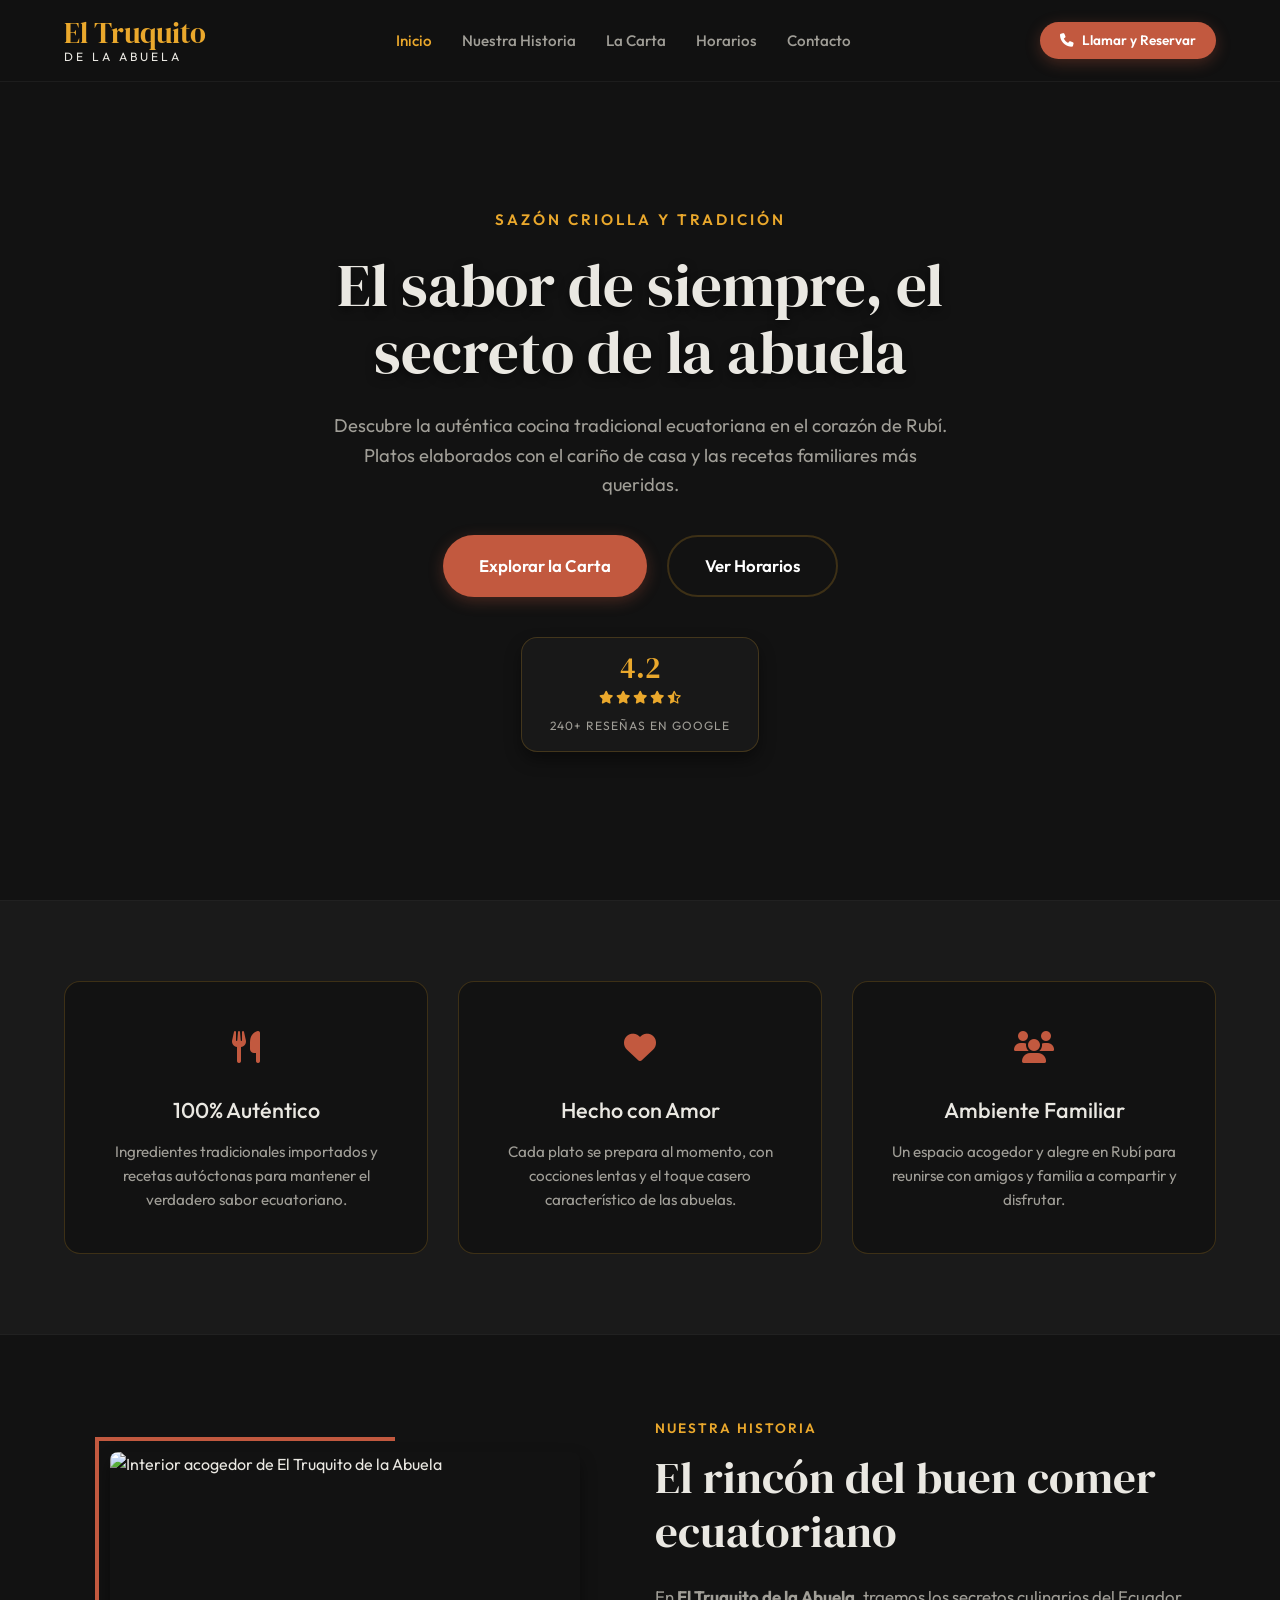
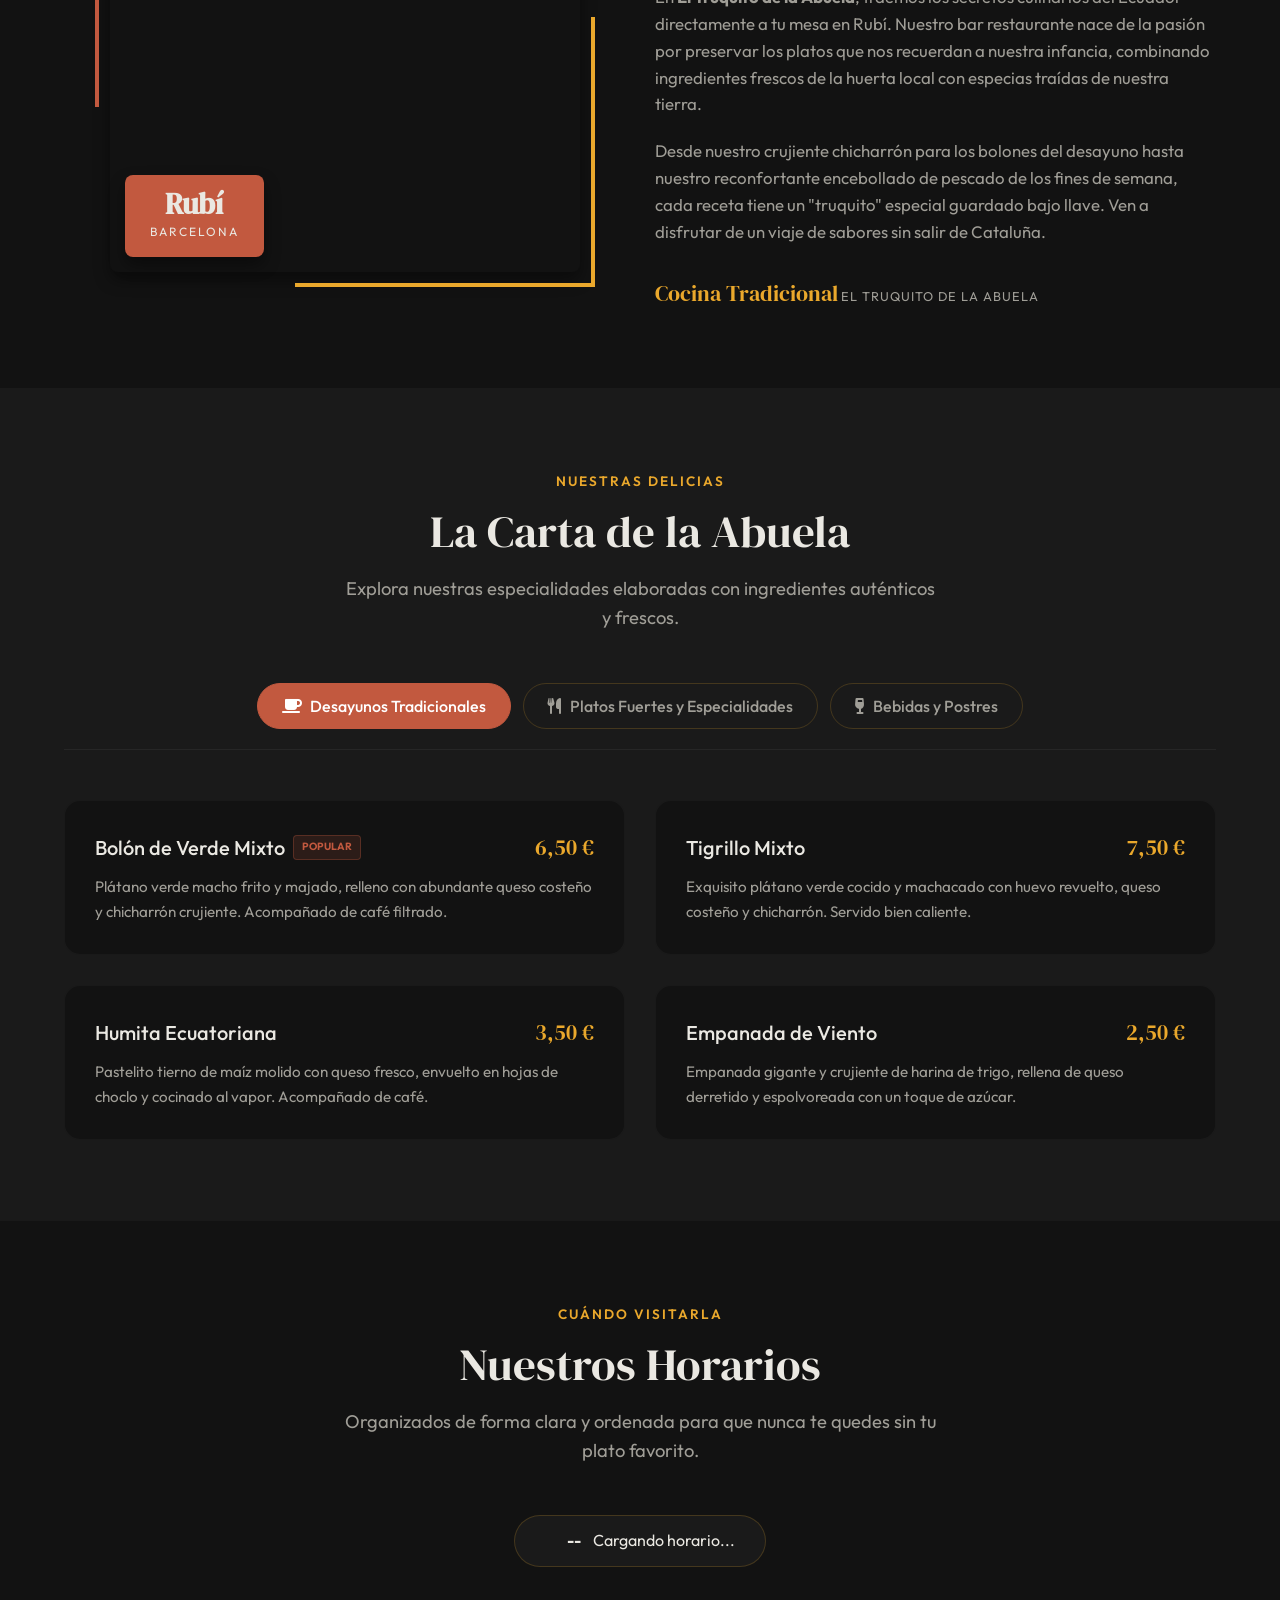
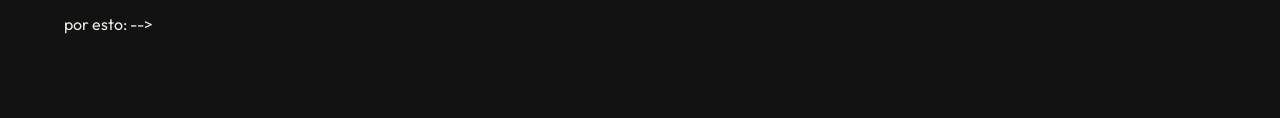
==== commit 763e3964: "Actualizar index.html" ====
--- a/index.html
+++ b/index.html
@@ -341,4 +341,43 @@
                     <strong id="statusLabel">--</strong>
                     <span id="statusTimeDetail">Cargando horario...</span>
                 </div>
-            </div+            </div
+    <!-- Sustituye <script src="script.js"></script> por esto: -->
+    <script>
+    document.addEventListener('DOMContentLoaded', () => {
+        // Menú Móvil
+        const menuToggle = document.getElementById('menuToggle');
+        const navMenu = document.getElementById('navMenu');
+
+        if (menuToggle && navMenu) {
+            menuToggle.addEventListener('click', () => {
+                navMenu.classList.toggle('open');
+            });
+            document.querySelectorAll('.nav-menu a').forEach(link => {
+                link.addEventListener('click', () => navMenu.classList.remove('open'));
+            });
+        }
+
+        // Pestañas de la Carta
+        const tabButtons = document.querySelectorAll('.tab-btn');
+        const tabContents = document.querySelectorAll('.tab-content');
+
+        tabButtons.forEach(button => {
+            button.addEventListener('click', (e) => {
+                e.preventDefault();
+                const targetId = button.getAttribute('data-target');
+
+                tabButtons.forEach(btn => btn.classList.remove('active'));
+                tabContents.forEach(content => content.classList.remove('active'));
+
+                button.classList.add('active');
+                const targetContent = document.getElementById(targetId);
+                if (targetContent) {
+                    targetContent.classList.add('active');
+                }
+            });
+        });
+    });
+    </script>
+</body>
+</html>
--- a/style.css
+++ b/style.css
@@ -0,0 +1,931 @@
+/* ==========================================================================
+   DESIGN SYSTEM & VARIABLES
+   ========================================================================== */
+:root {
+    /* Color Palette */
+    --color-primary: #C2593F;      /* Terracotta */
+    --color-primary-hover: #AB482E;
+    --color-secondary: #EAA82C;    /* Mustard Gold */
+    --color-secondary-hover: #D19120;
+    --color-bg-dark: #121212;      /* Dark Carbon */
+    --color-bg-card: #1A1A1A;      /* Card Background */
+    --color-bg-accent: #242424;    /* Hover State */
+    --color-text-light: #EAE8E2;   /* Off-white */
+    --color-text-muted: #A09E97;   /* Muted Grey */
+    --color-border: rgba(234, 168, 44, 0.2); 
+    --color-success: #10B981;     
+    --color-danger: #EF4444;      
+
+    /* Typography */
+    --font-heading: 'DM Serif Display', serif;
+    --font-body: 'Outfit', sans-serif;
+
+    /* Shadows & Radii */
+    --shadow-md: 0 8px 16px rgba(0, 0, 0, 0.4);
+    --shadow-glow: 0 0 15px rgba(234, 168, 44, 0.25);
+    --border-radius-sm: 8px;
+    --border-radius-md: 16px;
+    --border-radius-lg: 24px;
+}
+
+/* ==========================================================================
+   RESET & BASE STYLES
+   ========================================================================== */
+*, *::before, *::after {
+    box-sizing: border-box;
+    margin: 0;
+    padding: 0;
+}
+
+html {
+    scroll-behavior: smooth;
+    font-size: 16px;
+}
+
+body {
+    background-color: var(--color-bg-dark);
+    color: var(--color-text-light);
+    font-family: var(--font-body);
+    line-height: 1.6;
+    overflow-x: hidden;
+    -webkit-font-smoothing: antialiased;
+}
+
+img {
+    max-width: 100%;
+    height: auto;
+    display: block;
+}
+
+a {
+    color: inherit;
+    text-decoration: none;
+    cursor: pointer;
+}
+
+ul {
+    list-style: none;
+}
+
+/* ==========================================================================
+   LAYOUT UTILITIES
+   ========================================================================== */
+.container {
+    width: 90%;
+    max-width: 1200px;
+    margin: 0 auto;
+    padding: 80px 0;
+}
+
+.text-center {
+    text-align: center;
+}
+
+.margin-top-lg {
+    margin-top: 40px;
+}
+
+.grid {
+    display: grid;
+    gap: 30px;
+}
+
+.grid-2 { grid-template-columns: repeat(2, 1fr); }
+.grid-3 { grid-template-columns: repeat(3, 1fr); }
+.grid-4 { grid-template-columns: repeat(4, 1fr); }
+
+.align-items-center {
+    align-items: center;
+}
+
+/* Section Headers */
+.section-header {
+    margin-bottom: 50px;
+    text-align: center;
+}
+
+.section-tag {
+    display: inline-block;
+    font-size: 0.85rem;
+    font-weight: 600;
+    text-transform: uppercase;
+    letter-spacing: 2px;
+    color: var(--color-secondary);
+    margin-bottom: 12px;
+}
+
+.section-title {
+    font-family: var(--font-heading);
+    font-size: 2.8rem;
+    line-height: 1.2;
+    color: var(--color-text-light);
+    font-weight: 400;
+}
+
+.section-subtitle {
+    font-size: 1.15rem;
+    color: var(--color-text-muted);
+    max-width: 600px;
+    margin: 15px auto 0;
+}
+
+/* Buttons */
+.btn {
+    display: inline-flex;
+    align-items: center;
+    justify-content: center;
+    padding: 12px 28px;
+    font-weight: 600;
+    font-size: 0.95rem;
+    border-radius: 50px;
+    border: none;
+    cursor: pointer;
+    transition: all 0.3s ease;
+    gap: 8px;
+    position: relative;
+    z-index: 10;
+}
+
+.btn-primary {
+    background-color: var(--color-primary);
+    color: #FFFFFF;
+    box-shadow: 0 4px 15px rgba(194, 89, 63, 0.3);
+}
+
+.btn-primary:hover {
+    background-color: var(--color-primary-hover);
+    transform: translateY(-2px);
+}
+
+.btn-secondary {
+    background-color: transparent;
+    color: #FFFFFF;
+    border: 2px solid var(--color-border);
+}
+
+.btn-secondary:hover {
+    border-color: var(--color-secondary);
+    background-color: rgba(234, 168, 44, 0.1);
+    transform: translateY(-2px);
+}
+
+.btn-lg {
+    padding: 16px 36px;
+    font-size: 1.05rem;
+}
+
+/* ==========================================================================
+   NAVIGATION BAR
+   ========================================================================== */
+.main-header {
+    position: fixed;
+    top: 0;
+    left: 0;
+    width: 100%;
+    z-index: 1000;
+    background-color: rgba(18, 18, 18, 0.95);
+    backdrop-filter: blur(12px);
+    -webkit-backdrop-filter: blur(12px);
+    border-bottom: 1px solid rgba(255, 255, 255, 0.05);
+    transition: 0.3s ease;
+}
+
+.header-container {
+    display: flex;
+    justify-content: space-between;
+    align-items: center;
+    padding: 18px 0;
+}
+
+.logo {
+    display: flex;
+    flex-direction: column;
+    line-height: 1.1;
+}
+
+.logo-accent {
+    font-family: var(--font-heading);
+    font-size: 1.8rem;
+    color: var(--color-secondary);
+}
+
+.logo-sub {
+    font-size: 0.75rem;
+    text-transform: uppercase;
+    letter-spacing: 3px;
+    color: var(--color-text-light);
+}
+
+.nav-menu ul {
+    display: flex;
+    gap: 30px;
+}
+
+.nav-menu a {
+    font-weight: 500;
+    font-size: 0.95rem;
+    color: var(--color-text-muted);
+    transition: 0.3s;
+}
+
+.nav-menu a:hover,
+.nav-menu a.active {
+    color: var(--color-secondary);
+}
+
+.nav-actions {
+    display: flex;
+    align-items: center;
+    gap: 15px;
+}
+
+.btn-nav {
+    padding: 8px 20px;
+    font-size: 0.85rem;
+}
+
+.mobile-menu-toggle {
+    display: none;
+    background: transparent;
+    border: none;
+    cursor: pointer;
+    flex-direction: column;
+    justify-content: space-between;
+    width: 26px;
+    height: 20px;
+    z-index: 1001;
+}
+
+.mobile-menu-toggle .bar {
+    width: 100%;
+    height: 2px;
+    background-color: var(--color-text-light);
+    border-radius: 4px;
+    transition: 0.3s;
+}
+
+/* ==========================================================================
+   HERO SECTION
+   ========================================================================== */
+.hero-section {
+    position: relative;
+    min-height: 100vh;
+    display: flex;
+    align-items: center;
+    justify-content: center;
+    padding-top: 120px;
+    padding-bottom: 60px;
+    text-align: center;
+    overflow: hidden;
+}
+
+.hero-bg {
+    position: absolute;
+    top: 0;
+    left: 0;
+    width: 100%;
+    height: 100%;
+    background: linear-gradient(rgba(18, 18, 18, 0.75), rgba(18, 18, 18, 0.85)), url('assets/hero_dish.png') center/cover no-repeat;
+    z-index: 1;
+}
+
+.hero-container {
+    position: relative;
+    z-index: 2;
+    display: flex;
+    flex-direction: column;
+    align-items: center;
+}
+
+.hero-content {
+    max-width: 750px;
+    display: flex;
+    flex-direction: column;
+    align-items: center;
+}
+
+.hero-subtitle {
+    color: var(--color-secondary);
+    font-weight: 600;
+    font-size: 0.95rem;
+    text-transform: uppercase;
+    letter-spacing: 3px;
+    margin-bottom: 20px;
+}
+
+.hero-title {
+    font-family: var(--font-heading);
+    font-size: 3.8rem;
+    line-height: 1.1;
+    font-weight: 400;
+    margin-bottom: 25px;
+    text-shadow: 0 4px 10px rgba(0,0,0,0.5);
+}
+
+.hero-text {
+    font-size: 1.15rem;
+    color: var(--color-text-muted);
+    margin-bottom: 35px;
+    max-width: 620px;
+}
+
+.hero-buttons {
+    display: flex;
+    gap: 20px;
+    justify-content: center;
+    z-index: 5;
+}
+
+.hero-badge {
+    margin-top: 40px;
+    background: rgba(26, 26, 26, 0.85);
+    border: 1px solid var(--color-border);
+    backdrop-filter: blur(10px);
+    padding: 16px 28px;
+    border-radius: var(--border-radius-md);
+    box-shadow: var(--shadow-md);
+    display: inline-block;
+}
+
+.badge-content {
+    display: flex;
+    flex-direction: column;
+    align-items: center;
+    gap: 4px;
+}
+
+.badge-num {
+    font-family: var(--font-heading);
+    font-size: 1.8rem;
+    color: var(--color-secondary);
+    line-height: 1;
+}
+
+.badge-stars {
+    font-size: 0.8rem;
+    color: var(--color-secondary);
+}
+
+.badge-text {
+    font-size: 0.75rem;
+    text-transform: uppercase;
+    letter-spacing: 1px;
+    color: var(--color-text-muted);
+    margin-top: 4px;
+}
+
+/* ==========================================================================
+   HIGHLIGHTS SECTION
+   ========================================================================== */
+.highlights-section {
+    background-color: var(--color-bg-card);
+    border-top: 1px solid rgba(255,255,255,0.03);
+    border-bottom: 1px solid rgba(255,255,255,0.03);
+}
+
+.highlight-card {
+    background-color: var(--color-bg-dark);
+    padding: 40px 30px;
+    border-radius: var(--border-radius-md);
+    border: 1px solid var(--color-border);
+    transition: 0.3s ease;
+    text-align: center;
+}
+
+.highlight-card:hover {
+    transform: translateY(-5px);
+    border-color: var(--color-secondary);
+    box-shadow: var(--shadow-glow);
+}
+
+.highlight-icon {
+    font-size: 2rem;
+    color: var(--color-primary);
+    margin-bottom: 20px;
+}
+
+.highlight-card h3 {
+    font-size: 1.35rem;
+    font-weight: 500;
+    margin-bottom: 12px;
+}
+
+.highlight-card p {
+    color: var(--color-text-muted);
+    font-size: 0.95rem;
+}
+
+/* ==========================================================================
+   ABOUT / STORY SECTION
+   ========================================================================== */
+.about-image-wrapper {
+    position: relative;
+    padding: 15px;
+    margin: 0 auto;
+    max-width: 500px;
+    width: 100%;
+}
+
+.about-image-wrapper::before {
+    content: '';
+    position: absolute;
+    top: 0;
+    left: 0;
+    width: 60%;
+    height: 60%;
+    border-top: 4px solid var(--color-primary);
+    border-left: 4px solid var(--color-primary);
+    z-index: 1;
+}
+
+.about-image-wrapper::after {
+    content: '';
+    position: absolute;
+    bottom: 0;
+    right: 0;
+    width: 60%;
+    height: 60%;
+    border-bottom: 4px solid var(--color-secondary);
+    border-right: 4px solid var(--color-secondary);
+    z-index: 1;
+}
+
+.about-image {
+    width: 100%;
+    height: 420px;
+    object-fit: cover;
+    border-radius: var(--border-radius-sm);
+    box-shadow: var(--shadow-md);
+}
+
+.about-experience-badge {
+    position: absolute;
+    bottom: 30px;
+    left: 30px;
+    background-color: var(--color-primary);
+    color: var(--color-text-light);
+    padding: 15px 25px;
+    border-radius: var(--border-radius-sm);
+    box-shadow: var(--shadow-md);
+    z-index: 2;
+    display: flex;
+    flex-direction: column;
+    text-align: center;
+}
+
+.exp-years {
+    font-family: var(--font-heading);
+    font-size: 1.8rem;
+    line-height: 1;
+    font-weight: bold;
+}
+
+.exp-text {
+    font-size: 0.75rem;
+    text-transform: uppercase;
+    letter-spacing: 2px;
+    margin-top: 4px;
+}
+
+.about-content h2 {
+    margin-bottom: 25px;
+}
+
+.section-paragraph {
+    font-size: 1.05rem;
+    color: var(--color-text-muted);
+    margin-bottom: 20px;
+}
+
+.about-signature {
+    margin-top: 35px;
+    display: flex;
+    align-items: center;
+    gap: 15px;
+}
+
+.sig-title {
+    font-family: var(--font-heading);
+    font-size: 1.4rem;
+    color: var(--color-secondary);
+    line-height: 1.2;
+}
+
+.sig-subtitle {
+    font-size: 0.8rem;
+    color: var(--color-text-muted);
+    text-transform: uppercase;
+    letter-spacing: 1px;
+}
+
+/* ==========================================================================
+   MENU / CARTA SECTION
+   ========================================================================== */
+.menu-section {
+    background-color: var(--color-bg-card);
+}
+
+.menu-tabs {
+    display: flex;
+    justify-content: center;
+    gap: 12px;
+    margin-bottom: 50px;
+    border-bottom: 1px solid rgba(255,255,255,0.05);
+    padding-bottom: 20px;
+    overflow-x: auto;
+}
+
+.tab-btn {
+    background-color: transparent;
+    border: 1px solid var(--color-border);
+    color: var(--color-text-muted);
+    font-family: var(--font-body);
+    font-size: 1rem;
+    font-weight: 500;
+    padding: 12px 24px;
+    cursor: pointer;
+    border-radius: 50px;
+    transition: 0.3s;
+    white-space: nowrap;
+    display: flex;
+    align-items: center;
+    gap: 8px;
+}
+
+.tab-btn.active, .tab-btn:hover {
+    color: #FFFFFF;
+    background-color: var(--color-primary);
+    border-color: var(--color-primary);
+}
+
+.tab-content {
+    display: none;
+}
+
+.tab-content.active {
+    display: block;
+    animation: fadeIn 0.5s ease-out;
+}
+
+@keyframes fadeIn {
+    from { opacity: 0; transform: translateY(10px); }
+    to { opacity: 1; transform: translateY(0); }
+}
+
+.menu-featured-item {
+    background-color: var(--color-bg-dark);
+    border: 1px solid var(--color-border);
+    border-radius: var(--border-radius-lg);
+    overflow: hidden;
+    margin-bottom: 40px;
+}
+
+.featured-item-image-wrapper {
+    position: relative;
+    height: 100%;
+    min-height: 350px;
+}
+
+.featured-item-image {
+    width: 100%;
+    height: 100%;
+    object-fit: cover;
+    position: absolute;
+    top: 0;
+    left: 0;
+}
+
+.featured-badge {
+    position: absolute;
+    top: 20px;
+    left: 20px;
+    background-color: var(--color-secondary);
+    color: var(--color-bg-dark);
+    font-weight: 700;
+    text-transform: uppercase;
+    font-size: 0.75rem;
+    letter-spacing: 2px;
+    padding: 6px 16px;
+    border-radius: 50px;
+}
+
+.featured-item-details {
+    padding: 40px;
+}
+
+.featured-item-details h3 {
+    font-family: var(--font-heading);
+    font-size: 2.2rem;
+    font-weight: 400;
+    margin-bottom: 15px;
+    color: var(--color-secondary);
+}
+
+.featured-desc {
+    color: var(--color-text-muted);
+    font-size: 1.05rem;
+    margin-bottom: 25px;
+}
+
+.featured-ingredients {
+    display: grid;
+    grid-template-columns: repeat(2, 1fr);
+    gap: 12px;
+    margin-bottom: 30px;
+}
+
+.featured-ingredients li {
+    font-size: 0.95rem;
+    color: var(--color-text-light);
+    display: flex;
+    align-items: center;
+    gap: 8px;
+}
+
+.featured-ingredients i {
+    color: var(--color-secondary);
+}
+
+.featured-footer {
+    display: flex;
+    align-items: center;
+    gap: 30px;
+    border-top: 1px solid rgba(255,255,255,0.05);
+    padding-top: 25px;
+}
+
+.featured-price {
+    font-family: var(--font-heading);
+    font-size: 2rem;
+    color: var(--color-text-light);
+}
+
+.menu-item-card {
+    background-color: var(--color-bg-dark);
+    border: 1px solid rgba(255,255,255,0.03);
+    border-radius: var(--border-radius-md);
+    padding: 30px;
+    transition: 0.3s;
+}
+
+.menu-item-card:hover {
+    border-color: var(--color-border);
+    background-color: var(--color-bg-accent);
+}
+
+.menu-item-header {
+    display: flex;
+    justify-content: space-between;
+    align-items: baseline;
+    margin-bottom: 10px;
+    gap: 15px;
+}
+
+.menu-item-name {
+    font-size: 1.25rem;
+    font-weight: 500;
+    color: var(--color-text-light);
+    display: flex;
+    align-items: center;
+    gap: 8px;
+    flex-wrap: wrap;
+}
+
+.tag-recommend {
+    font-size: 0.65rem;
+    text-transform: uppercase;
+    font-weight: 700;
+    background-color: rgba(194, 89, 63, 0.15);
+    color: var(--color-primary);
+    padding: 3px 8px;
+    border-radius: 4px;
+    border: 1px solid rgba(194, 89, 63, 0.3);
+}
+
+.menu-item-price {
+    font-family: var(--font-heading);
+    font-size: 1.35rem;
+    color: var(--color-secondary);
+    white-space: nowrap;
+}
+
+.menu-item-desc {
+    color: var(--color-text-muted);
+    font-size: 0.95rem;
+}
+
+/* ==========================================================================
+   SCHEDULE SECTION
+   ========================================================================== */
+.schedule-section {
+    background-color: var(--color-bg-dark);
+    border-top: 1px solid rgba(255, 255, 255, 0.03);
+}
+
+.live-status-container {
+    margin-bottom: 45px;
+    display: flex;
+    justify-content: center;
+}
+
+.live-status-card {
+    display: inline-flex;
+    align-items: center;
+    gap: 12px;
+    background-color: var(--color-bg-card);
+    border: 1px solid var(--color-border);
+    padding: 12px 30px;
+    border-radius: 50px;
+}
+
+.pulse-indicator {
+    width: 10px;
+    height: 10px;
+    border-radius: 50%;
+    display: inline-block;
+}
+
+.pulse-indicator.open {
+    background-color: var(--color-success);
+    box-shadow: 0 0 10px var(--color-success);
+}
+
+.pulse-indicator.closed {
+    background-color: var(--color-danger);
+    box-shadow: 0 0 10px var(--color-danger);
+}
+
+.schedule-grid {
+    display: grid;
+    grid-template-columns: repeat(auto-fit, minmax(130px, 1fr));
+    gap: 15px;
+}
+
+.day-card {
+    background-color: var(--color-bg-card);
+    padding: 20px 10px;
+    border-radius: var(--border-radius-md);
+    border: 1px solid rgba(255,255,255,0.03);
+    text-align: center;
+    transition: 0.3s;
+}
+
+.day-card.active-day {
+    border-color: var(--color-secondary);
+    background-color: var(--color-bg-accent);
+    box-shadow: var(--shadow-glow);
+}
+
+.day-name {
+    font-weight: 600;
+    font-size: 1rem;
+    margin-bottom: 6px;
+}
+
+.day-hours {
+    font-size: 0.85rem;
+    color: var(--color-text-muted);
+}
+
+/* ==========================================================================
+   FOOTER
+   ========================================================================== */
+.footer {
+    background-color: var(--color-bg-card);
+    padding: 30px 0;
+    text-align: center;
+    border-top: 1px solid rgba(255, 255, 255, 0.05);
+    color: var(--color-text-muted);
+    font-size: 0.9rem;
+}
+
+.footer-phone a {
+    color: var(--color-secondary);
+    font-weight: 500;
+}
+
+/* ==========================================================================
+   MOBILE & TABLET RESPONSIVE BREAKPOINTS
+   ========================================================================== */
+@media (max-width: 992px) {
+    .grid-3, .grid-4 {
+        grid-template-columns: repeat(2, 1fr);
+    }
+    .container {
+        padding: 60px 0;
+    }
+}
+
+@media (max-width: 900px) {
+    .mobile-menu-toggle {
+        display: flex;
+    }
+
+    .nav-menu {
+        position: fixed;
+        top: 0;
+        right: -100%;
+        width: 75%;
+        max-width: 300px;
+        height: 100vh;
+        background-color: var(--color-bg-card);
+        padding: 90px 30px;
+        box-shadow: var(--shadow-md);
+        transition: 0.3s ease;
+        z-index: 1000;
+    }
+
+    .nav-menu.open {
+        right: 0;
+    }
+
+    .nav-menu ul {
+        flex-direction: column;
+        gap: 20px;
+        text-align: center;
+    }
+
+    .nav-menu a {
+        font-size: 1.15rem;
+    }
+
+    .btn-nav {
+        display: none;
+    }
+
+    .menu-featured-item {
+        grid-template-columns: 1fr;
+    }
+
+    .featured-item-image-wrapper {
+        min-height: 250px;
+    }
+
+    .featured-item-details {
+        padding: 30px;
+        text-align: center;
+    }
+
+    .featured-ingredients {
+        grid-template-columns: 1fr;
+        text-align: left;
+    }
+
+    .featured-footer {
+        justify-content: center;
+    }
+}
+
+@media (max-width: 768px) {
+    .grid-2, .grid-3, .grid-4 {
+        grid-template-columns: 1fr;
+    }
+
+    .hero-title {
+        font-size: 2.5rem;
+    }
+
+    .hero-buttons {
+        flex-direction: column;
+        width: 100%;
+        max-width: 280px;
+    }
+
+    .hero-buttons .btn {
+        width: 100%;
+    }
+
+    .about-content {
+        text-align: center;
+    }
+
+    .about-signature {
+        justify-content: center;
+    }
+
+    .menu-tabs {
+        justify-content: flex-start;
+        padding-left: 10px;
+    }
+
+    .menu-item-header {
+        flex-direction: column;
+        align-items: center;
+        gap: 5px;
+        text-align: center;
+    }
+
+    .menu-item-card {
+        text-align: center;
+    }
+
+    .schedule-grid {
+        grid-template-columns: repeat(2, 1fr);
+    }
+}
+
+@media (max-width: 480px) {
+    .schedule-grid {
+        grid-template-columns: 1fr;
+    }
+}
